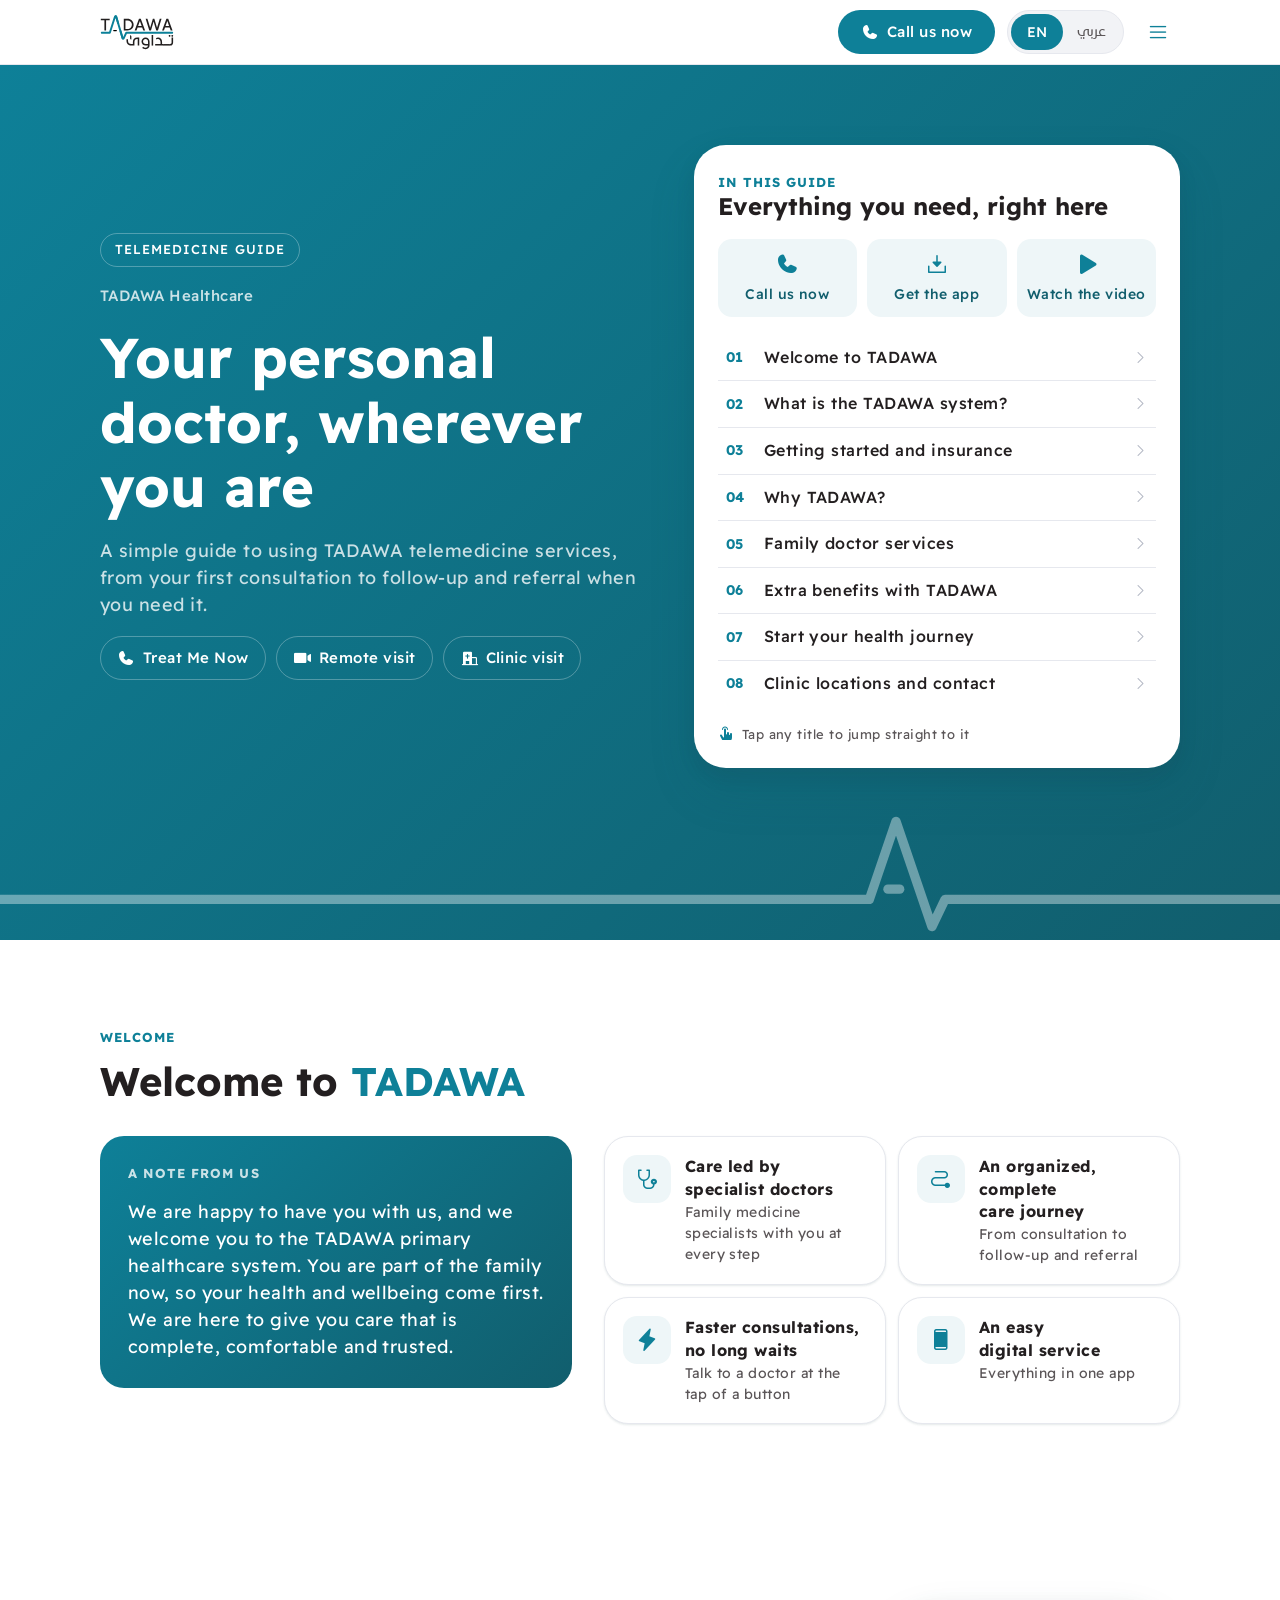
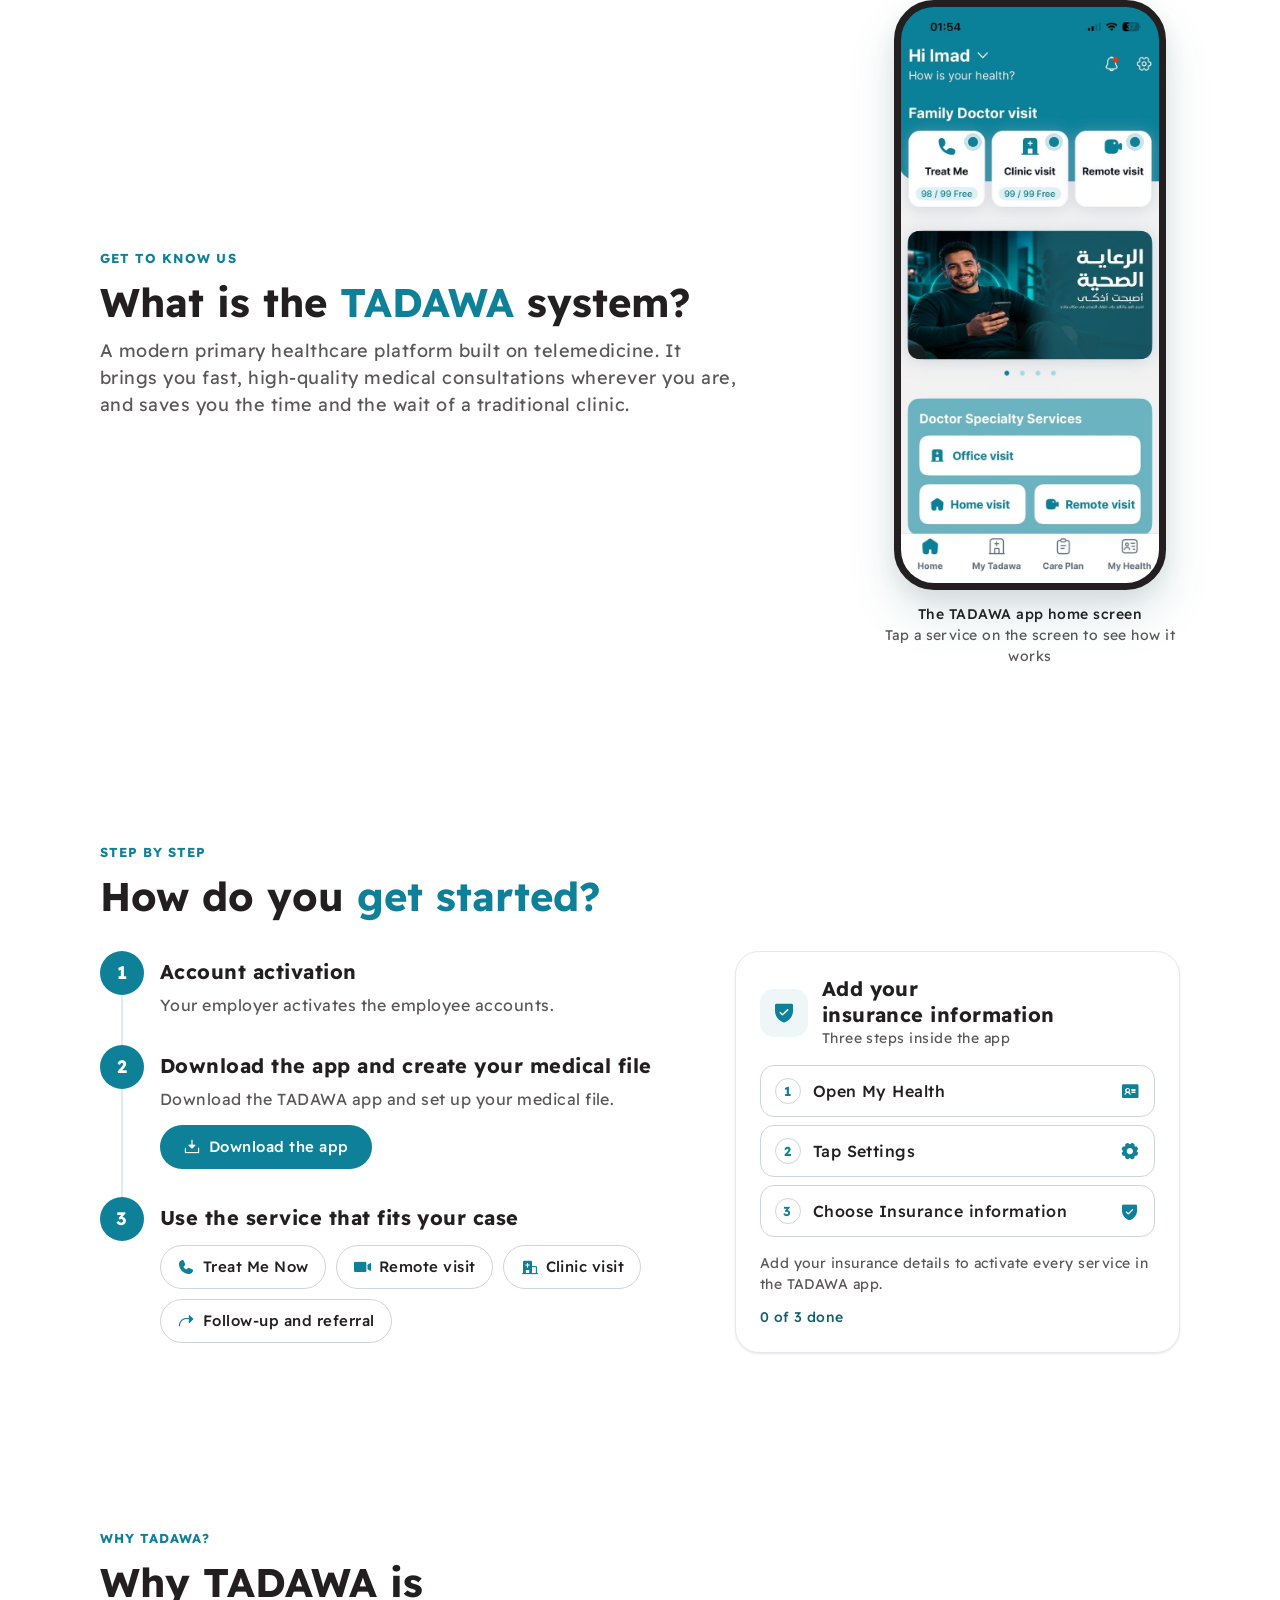
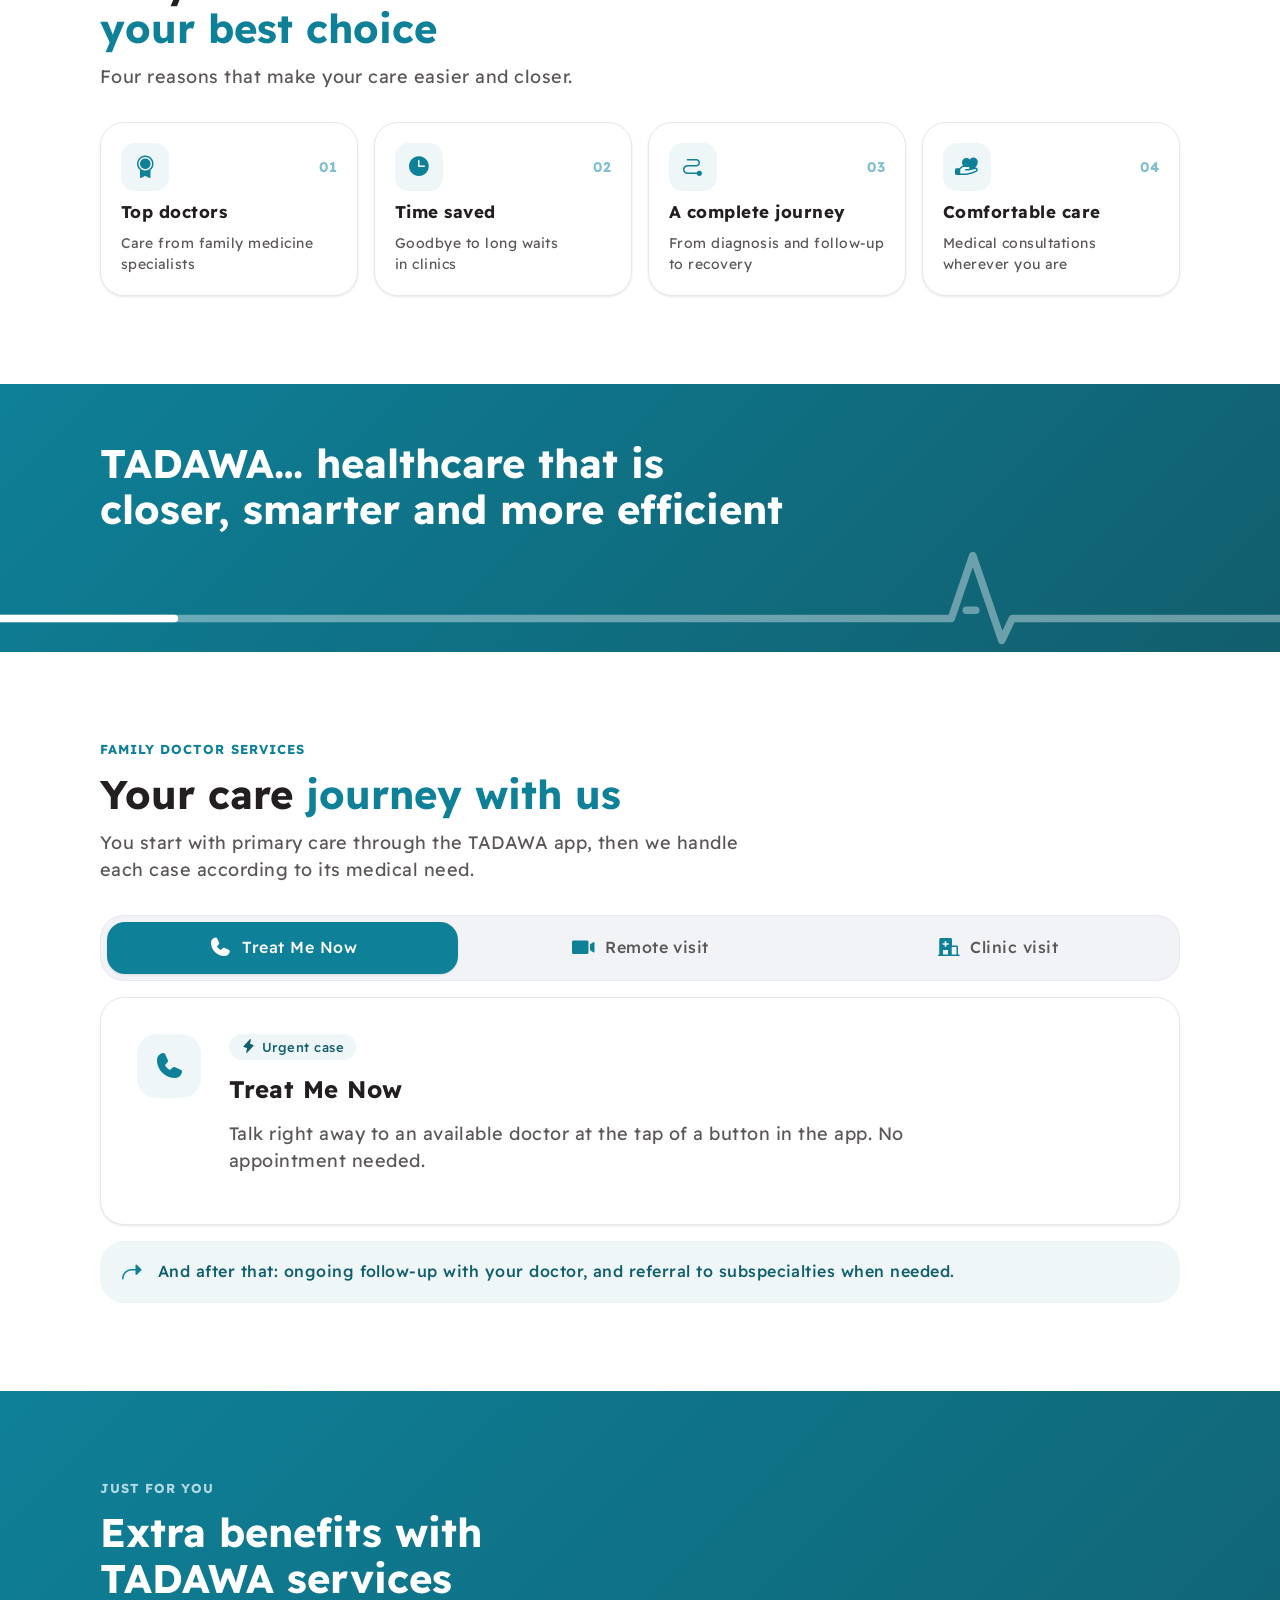
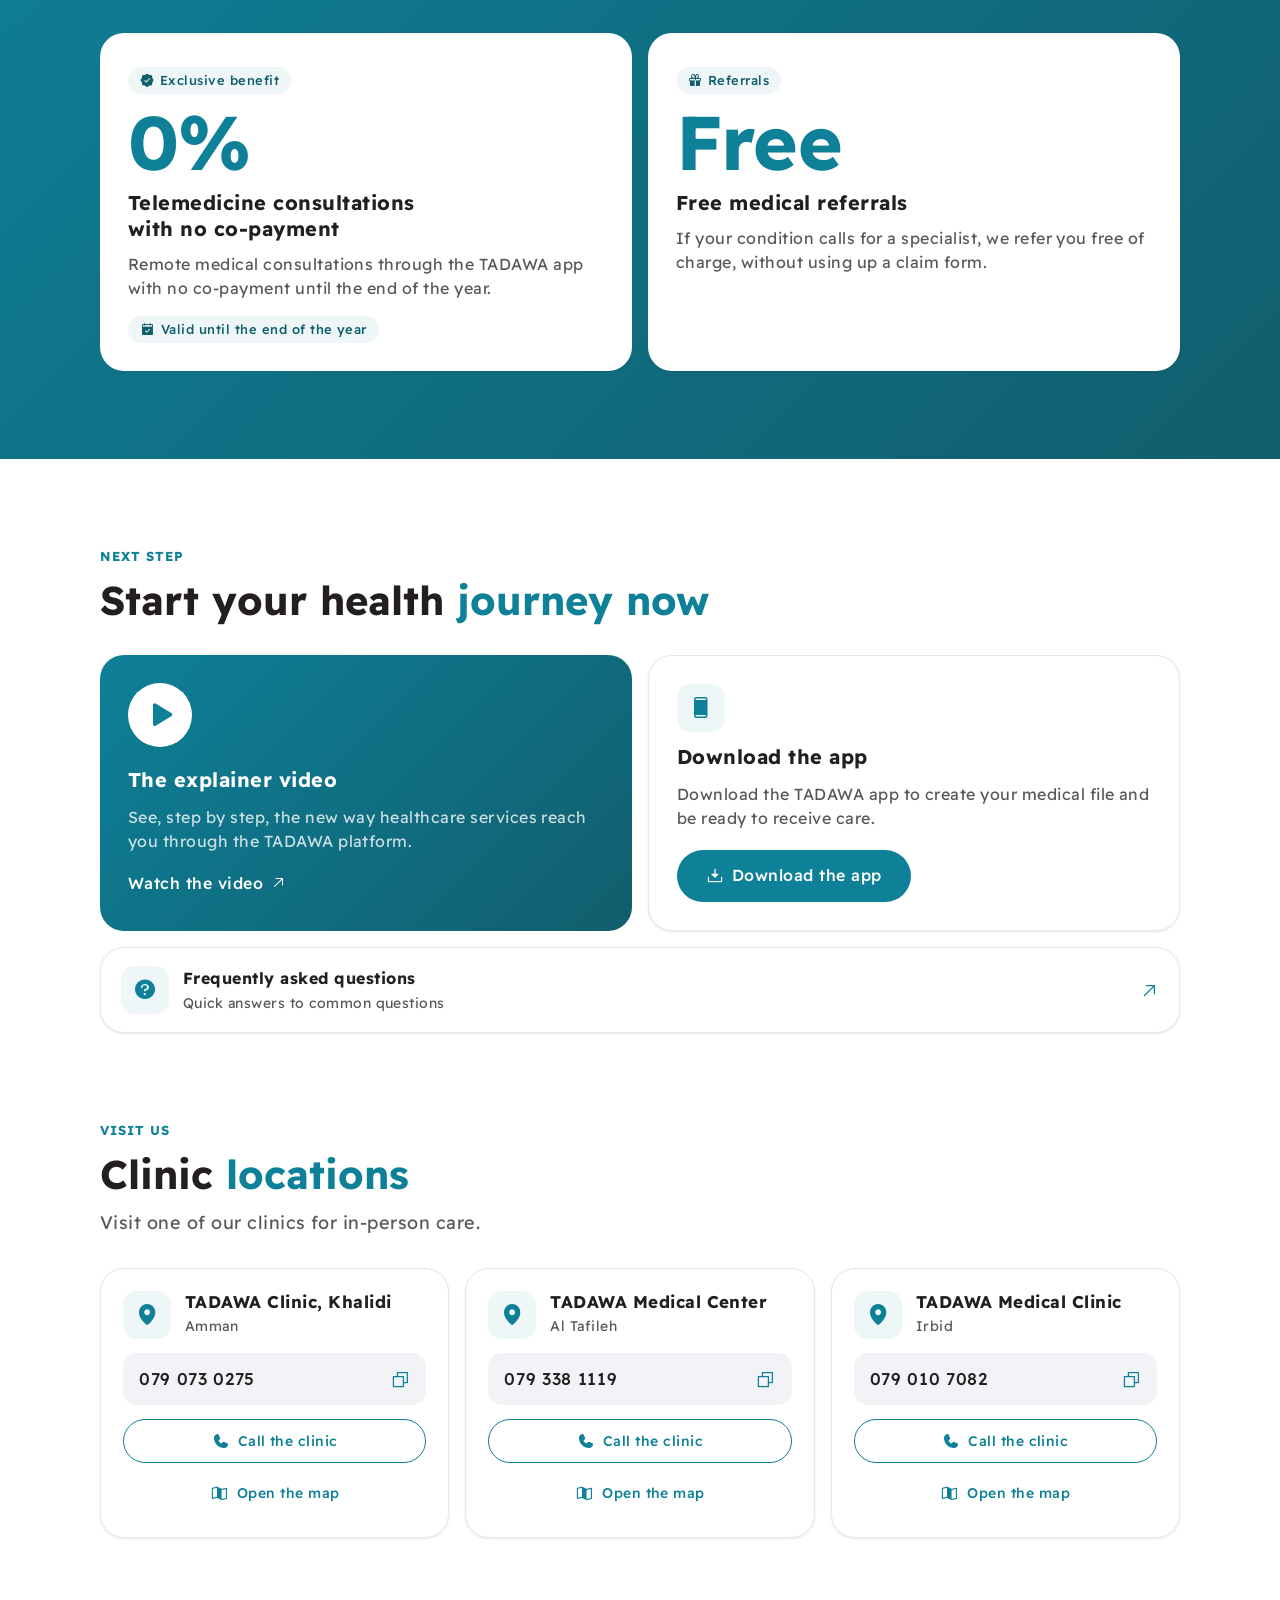
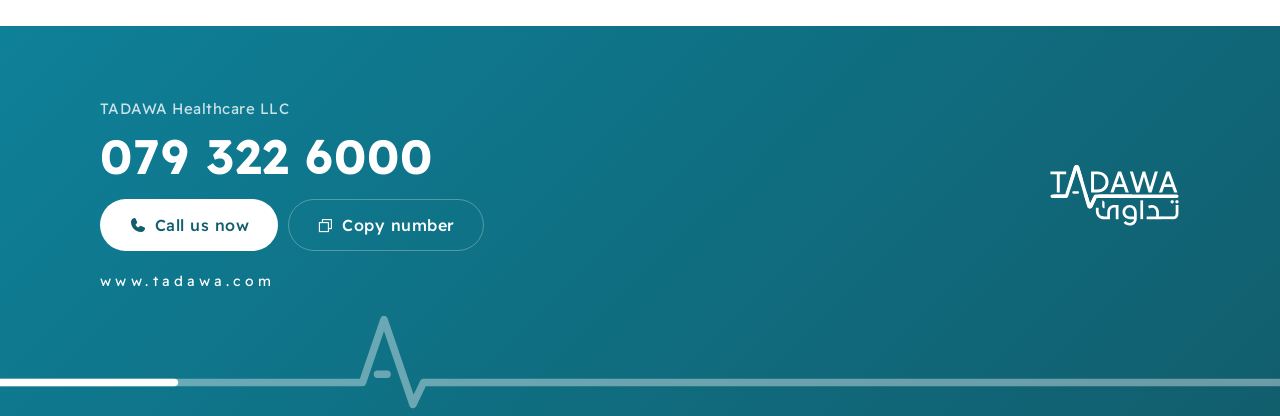
==== index.html @ 8975dc71 "Add TADAWA telemedicine guide (English and Arabic) Co-Authored-By: Claude Fable 5.2 <noreply@anthrop" ====
<!doctype html>
<html lang="en" dir="ltr">
<head>
<meta charset="utf-8">
<meta name="viewport" content="width=device-width,initial-scale=1,viewport-fit=cover">
<style>[hidden]{display:none!important}img{max-width:100%}</style>
<title>TADAWA Telemedicine Guide</title>
<meta name="claude:viewport-fit-sides" content="cover">
<link rel="stylesheet" href="https://fonts.googleapis.com/css2?family=Readex+Pro:wght@300;400;500;600;700&display=swap">
<style>
/* Layout: one long mobile-first guide. White ground, teal gradient bands for the cover, the promise and the benefits;
   sticky header with language switch, contents sheet, and a bottom action dock on phones. Tadawa identity is light only. */
:root{
  color-scheme:light;
  --ink:#231f20; --ink-800:#3a3536; --ink-600:#5b5658; --ink-400:#8b8789;
  --teal:#0e8098; --teal-deep:#115e6d; --teal-800:#0e4a56;
  --teal-50:#eef6f8; --teal-100:#dcedf1; --teal-200:#b4dae3; --teal-300:#7fbfcd;
  --mist-100:#f2f3f6; --mist-200:#e6e8ee; --mist-400:#d0d4dd; --mist-500:#b3b8c4;
  --white:#ffffff;
  --on-brand-muted:rgba(255,255,255,.78); --border-on-brand:rgba(255,255,255,.28);
  --success:#2f8a5e; --success-bg:#e5f3ec;
  --gradient:linear-gradient(135deg,#0e8098 0%,#115e6d 100%);
  --shadow-1:0 1px 2px rgba(35,31,32,.06),0 1px 3px rgba(17,94,109,.06);
  --shadow-2:0 2px 6px rgba(35,31,32,.06),0 8px 24px rgba(17,94,109,.08);
  --shadow-3:0 8px 20px rgba(35,31,32,.08),0 24px 48px rgba(17,94,109,.14);
  --focus:0 0 0 3px rgba(14,128,152,.28);
  --r-sm:8px; --r-md:14px; --r-lg:24px; --r-xl:32px; --r-pill:999px;
  --ease:cubic-bezier(.2,0,0,1); --fast:120ms; --base:200ms; --slow:320ms;
  --font-lat:"Readex Pro","Madani Arabic","Segoe UI",system-ui,sans-serif;
  --font-ar:"Madani Arabic","Alexandria","Noto Sans Arabic","Segoe UI",sans-serif;
  --font:var(--font-lat);
  --track:.03em; --track-caps:.08em; --lh:1.5; --lh-head:1.15;
  --head-h:64px;
}
:root[lang="ar"]{ --font:var(--font-ar); --track:0; --track-caps:0; --lh:1.9; --lh-head:1.45; }
@media (prefers-reduced-motion:reduce){ :root{ --fast:0ms; --base:0ms; --slow:0ms; } }

@font-face{font-family:"Madani Arabic";src:url([data-uri]) format("truetype");font-weight:300 500;font-style:normal;font-display:swap}
@font-face{font-family:"Madani Arabic";src:url([data-uri]) format("truetype");font-weight:600 900;font-style:normal;font-display:swap}
@font-face{font-family:"Phosphor";src:url([data-uri]) format("woff2");font-weight:normal;font-style:normal;font-display:block}
@font-face{font-family:"Phosphor-Fill";src:url([data-uri]) format("woff2");font-weight:normal;font-style:normal;font-display:block}
.ph,.ph-fill{speak:never;font-style:normal;font-weight:normal;font-variant:normal;text-transform:none;line-height:1;letter-spacing:0;display:inline-block;
  font-feature-settings:"liga";-webkit-font-smoothing:antialiased;-moz-osx-font-smoothing:grayscale}
.ph{font-family:"Phosphor"!important}
.ph-fill{font-family:"Phosphor-Fill"!important}
.ph-arrow-bend-up-right::before{content:"\e026"}
.ph-arrow-up-right::before{content:"\e092"}
.ph-calendar-check::before{content:"\e712"}
.ph-caret-right::before{content:"\e13a"}
.ph-check::before{content:"\e182"}
.ph-check-circle::before{content:"\e184"}
.ph-clock::before{content:"\e19a"}
.ph-copy::before{content:"\e1ca"}
.ph-device-mobile::before{content:"\e1e0"}
.ph-download-simple::before{content:"\e20c"}
.ph-gear::before{content:"\e270"}
.ph-gift::before{content:"\e276"}
.ph-hand-heart::before{content:"\e810"}
.ph-hand-tap::before{content:"\ec90"}
.ph-hospital::before{content:"\e844"}
.ph-identification-card::before{content:"\e2c8"}
.ph-lightning::before{content:"\e2de"}
.ph-list::before{content:"\e2f0"}
.ph-map-pin::before{content:"\e316"}
.ph-map-trifold::before{content:"\e31a"}
.ph-medal::before{content:"\e320"}
.ph-path::before{content:"\e39c"}
.ph-phone::before{content:"\e3b8"}
.ph-play::before{content:"\e3d0"}
.ph-question::before{content:"\e3e8"}
.ph-seal-check::before{content:"\e606"}
.ph-shield-check::before{content:"\e40c"}
.ph-stethoscope::before{content:"\e7ea"}
.ph-video-camera::before{content:"\e4da"}
.ph-x::before{content:"\e4f6"}

*,*::before,*::after{box-sizing:border-box}
html{scroll-behavior:smooth;-webkit-text-size-adjust:100%}
@media (prefers-reduced-motion:reduce){ html{scroll-behavior:auto} }
body{margin:0;background:var(--white);color:var(--ink);font:400 16px/var(--lh) var(--font);letter-spacing:var(--track);-webkit-font-smoothing:antialiased;overflow-x:hidden}
body::before{content:"";position:fixed;inset:0 0 auto;height:env(safe-area-inset-top,0px);z-index:60;background:var(--white)}
h1,h2,h3,h4,p,ul,ol,figure{margin:0}
ul,ol{padding:0;list-style:none}
h1,h2,h3{text-wrap:balance;line-height:var(--lh-head);font-weight:700}
h1{font-size:clamp(34px,6.2vw,56px);letter-spacing:0}
h2{font-size:clamp(27px,4.2vw,40px);letter-spacing:0}
h3{font-size:20px;line-height:1.3}
:root[lang="ar"] h3{line-height:1.6}
p{text-wrap:pretty}
a{color:inherit}
button{font:inherit;letter-spacing:inherit;color:inherit;background:none;border:0;padding:0;cursor:pointer}
img{display:block}
:focus-visible{outline:none;box-shadow:var(--focus)}
.lat{font-family:var(--font-lat);font-variant-numeric:tabular-nums}
.num{font-family:var(--font-lat);font-variant-numeric:tabular-nums;direction:ltr;unicode-bidi:isolate;display:inline-block}
[dir="rtl"] .flip{transform:scaleX(-1)}

.wrap{max-width:1120px;margin-inline:auto;padding-left:max(20px,env(safe-area-inset-left,0px));padding-right:max(20px,env(safe-area-inset-right,0px))}
.sec{padding-block:56px;scroll-margin-top:calc(var(--head-h) + env(safe-area-inset-top,0px))}
@media (min-width:900px){ .sec{padding-block:88px} }
.eyebrow{display:inline-flex;align-items:center;gap:8px;font-size:13px;font-weight:700;color:var(--teal);text-transform:uppercase;letter-spacing:var(--track-caps);line-height:1.4}
:root[lang="ar"] .eyebrow{font-size:15px}
.sec-head{display:grid;gap:12px;max-width:640px;margin-bottom:32px}
.sec-head em,.hero h1 em{font-style:normal;color:var(--teal)}
.lead{font-size:18px;color:var(--ink-600)}
.muted{color:var(--ink-600)}

/* Buttons: pill, 44px, verb first */
.btn{display:inline-flex;align-items:center;justify-content:center;gap:8px;min-height:44px;padding:8px 22px;border-radius:var(--r-pill);font-weight:500;font-size:15px;line-height:1.2;text-decoration:none;
  border:1.5px solid transparent;transition:background var(--fast) var(--ease),border-color var(--fast) var(--ease),color var(--fast) var(--ease)}
.btn i{font-size:18px}
.btn-primary{background:var(--teal);color:var(--white)}
.btn-primary:hover{background:var(--teal-deep)} .btn-primary:active{background:var(--teal-800)}
.btn-secondary{border-color:var(--teal);color:var(--teal);background:var(--white)}
.btn-secondary:hover{background:var(--teal-50)} .btn-secondary:active{background:var(--teal-100)}
.btn-ghost{color:var(--teal)}
.btn-ghost:hover{background:var(--teal-50)} .btn-ghost:active{background:var(--teal-100)}
.btn-inverse{background:var(--white);color:var(--teal-deep)}
.btn-inverse:hover{background:var(--teal-50)} .btn-inverse:active{background:var(--teal-100)}
.btn-lg{min-height:52px;padding-inline:28px;font-size:16px}
.icon-btn{display:inline-grid;place-items:center;width:44px;height:44px;border-radius:var(--r-pill);color:var(--teal);font-size:22px;transition:background var(--fast) var(--ease)}
.icon-btn:hover{background:var(--teal-50)} .icon-btn:active{background:var(--teal-100)}

.card{background:var(--white);border:1px solid var(--mist-200);border-radius:var(--r-lg);box-shadow:var(--shadow-1)}
.icbox{display:grid;place-items:center;flex:none;width:48px;height:48px;border-radius:var(--r-md);background:var(--teal-50);color:var(--teal);font-size:24px}
.badge{display:inline-flex;align-items:center;gap:6px;padding:5px 12px;border-radius:var(--r-pill);font-size:13px;font-weight:500;line-height:1.3;background:var(--teal-50);color:var(--teal-deep)}
.badge i{font-size:15px}

/* Header */
.top{position:sticky;top:env(safe-area-inset-top,0px);z-index:50;background:var(--white);border-bottom:1px solid var(--mist-200)}
.top .wrap{display:flex;align-items:center;gap:12px;height:var(--head-h)}
.top .logo{height:36px;width:auto}
.top .sp{flex:1}
.top .call{display:none}
@media (min-width:900px){ .top .call{display:inline-flex} }
.lang{display:inline-flex;padding:3px;border-radius:var(--r-pill);background:var(--mist-100);border:1px solid var(--mist-200)}
.lang button{min-width:52px;height:36px;padding:0 14px;border-radius:var(--r-pill);font-size:14px;font-weight:500;color:var(--ink-600);letter-spacing:0;transition:background var(--base) var(--ease),color var(--base) var(--ease)}
.lang button[lang="ar"]{font-family:var(--font-ar)} .lang button[lang="en"]{font-family:var(--font-lat)}
.lang button[aria-pressed="true"]{background:var(--teal);color:var(--white)}
.progress{position:absolute;inset-inline-start:0;bottom:-1px;height:2px;width:0;background:var(--teal)}

/* Hero */
.band{background:var(--gradient);color:var(--white);position:relative;overflow:hidden}
.hero .wrap{padding-block:44px 28px;display:grid;gap:36px}
@media (min-width:900px){ .hero .wrap{grid-template-columns:minmax(0,1.05fr) minmax(0,.95fr);gap:56px;padding-block:80px 40px;align-items:center} }
.hero-copy{display:grid;gap:18px;justify-items:start;min-width:0}
.hero .tagchip{display:inline-flex;align-items:center;gap:8px;padding:6px 14px;border-radius:var(--r-pill);border:1px solid var(--border-on-brand);font-size:13px;font-weight:500;text-transform:uppercase;letter-spacing:var(--track-caps)}
:root[lang="ar"] .hero .tagchip{font-size:14px}
.hero .co{font-size:15px;font-weight:500;color:var(--on-brand-muted)}
.hero h1 em{color:var(--white)}
.hero .lead{color:var(--on-brand-muted);max-width:34em}
.chips{display:flex;flex-wrap:wrap;gap:10px}
.chip{display:inline-flex;align-items:center;gap:8px;min-height:44px;padding:8px 16px;border-radius:var(--r-pill);font-size:15px;font-weight:500;line-height:1.2;transition:background var(--fast) var(--ease),border-color var(--fast) var(--ease)}
.chip i{font-size:18px}
.band .chip{border:1.5px solid var(--border-on-brand);color:var(--white)}
.band .chip:hover{background:rgba(255,255,255,.14);border-color:var(--white)}
.chip-light{border:1.5px solid var(--mist-400);color:var(--ink);background:var(--white)}
.chip-light i{color:var(--teal)}
@media (max-width:480px){ .step .chips{gap:8px} .step .chip{padding-inline:12px;font-size:14px} }
.chip-light:hover{border-color:var(--teal);background:var(--teal-50)}

.guide-card{color:var(--ink);padding:24px;border-radius:var(--r-xl);border:0;box-shadow:var(--shadow-3);display:grid;gap:18px;min-width:0}
.guide-card h2{font-size:24px}
.quick{display:none;grid-template-columns:repeat(3,minmax(0,1fr));gap:10px}
@media (min-width:900px){ .quick{display:grid} }
.quick a{display:grid;justify-items:center;gap:8px;padding:14px 8px;border-radius:var(--r-md);background:var(--teal-50);color:var(--teal-deep);text-decoration:none;font-size:14px;font-weight:500;text-align:center;line-height:1.3;transition:background var(--fast) var(--ease)}
.quick a:hover{background:var(--teal-100)}
.quick i{font-size:24px;color:var(--teal)}
.toc{display:grid}
.toc button{display:flex;align-items:center;gap:14px;width:100%;padding:12px 8px;border-radius:var(--r-md);text-align:start;font-weight:500;line-height:1.35;transition:background var(--fast) var(--ease)}
.toc li+li button{border-top:1px solid var(--mist-200);border-start-start-radius:0;border-start-end-radius:0}
.toc button:hover{background:var(--teal-50)}
.toc .n{color:var(--teal);font-weight:700;font-size:14px;min-width:24px}
.toc .t{flex:1;min-width:0}
.toc .c{color:var(--mist-500);font-size:16px}
.toc button[aria-current="true"]{color:var(--teal)}
.toc button[aria-current="true"] .c{color:var(--teal)}
.hint{display:flex;align-items:center;gap:8px;font-size:13px;color:var(--ink-600)}
.hint i{color:var(--teal);font-size:16px}

/* Pulse: official Tadawa geometry, drawn by script. Peak first, dip after, never mirrored. */
.hb{display:block;position:relative;width:100%;overflow:hidden;direction:ltr;pointer-events:none}
.hb svg{display:block;position:absolute;left:0;top:0;fill:none;stroke-linecap:round;stroke-linejoin:round}

/* Welcome */
.welcome{display:grid;gap:24px}
@media (min-width:900px){ .welcome{grid-template-columns:minmax(0,.9fr) minmax(0,1.1fr);gap:32px;align-items:start} }
.note{background:var(--gradient);color:var(--white);border-radius:var(--r-lg);padding:28px;display:grid;gap:14px}
.note .k{font-size:13px;font-weight:700;text-transform:uppercase;letter-spacing:var(--track-caps);color:var(--on-brand-muted)}
:root[lang="ar"] .note .k{font-size:15px}
.note p{font-size:18px}
.feats{display:grid;gap:12px}
@media (min-width:600px){ .feats{grid-template-columns:repeat(2,minmax(0,1fr))} }
.feat{display:flex;gap:14px;padding:18px;align-items:flex-start}
.feat h3{font-size:16px;line-height:1.4}
.feat p{font-size:14px;color:var(--ink-600);margin-top:2px}

/* What is */
.what{display:grid;gap:36px;align-items:center}
@media (min-width:900px){ .what{grid-template-columns:minmax(0,1fr) auto;gap:72px} .what .sec-head{margin-bottom:0} }
.phone-fig{display:grid;justify-items:center;gap:14px}
.phone{position:relative;width:min(272px,70vw);aspect-ratio:1179/2556;border-radius:40px;border:7px solid var(--ink);background:var(--ink);overflow:hidden;box-shadow:var(--shadow-3)}
.phone img{width:100%;height:100%;object-fit:cover}
.spot{position:absolute;top:21.2%;height:13.4%;width:28.8%;border-radius:16px;border:2px solid transparent;transition:border-color var(--fast) var(--ease),background var(--fast) var(--ease)}
.spot::after{content:"";position:absolute;inset-inline-end:6px;top:6px;width:10px;height:10px;border-radius:50%;background:var(--teal);box-shadow:0 0 0 4px rgba(14,128,152,.22)}
.spot:hover,.spot:focus-visible{border-color:var(--teal);background:rgba(14,128,152,.08)}
.spot[data-pos="1"]{left:4.2%} .spot[data-pos="2"]{left:35.6%} .spot[data-pos="3"]{left:67%}
.phone-fig figcaption{font-size:14px;color:var(--ink-600);text-align:center;max-width:300px}
.phone-fig figcaption b{display:block;color:var(--ink);font-weight:500}

/* Steps */
.start{display:grid;gap:24px}
@media (min-width:900px){ .start{grid-template-columns:minmax(0,1.15fr) minmax(0,.85fr);gap:32px;align-items:start} }
.steps{display:grid;gap:0}
.step{display:grid;grid-template-columns:44px minmax(0,1fr);gap:16px;position:relative;padding-bottom:28px}
.step:last-child{padding-bottom:0}
.step::before{content:"";position:absolute;inset-inline-start:21px;top:44px;bottom:0;width:2px;background:var(--teal-100)}
.step:last-child::before{display:none}
.step .sn{display:grid;place-items:center;width:44px;height:44px;border-radius:50%;background:var(--teal);color:var(--white);font:700 18px/1 var(--font-lat)}
.step .sb{display:grid;gap:8px;justify-items:start;padding-top:8px;min-width:0}
.step p{color:var(--ink-600)}
.step .btn,.step .chips{margin-top:6px}
.ins{padding:24px;display:grid;gap:16px}
.ins-head{display:flex;gap:14px;align-items:center}
.ins-head p{font-size:14px;color:var(--ink-600)}
.checks{display:grid;gap:8px}
.check{display:flex;align-items:center;gap:12px;padding:12px 14px;border-radius:var(--r-md);border:1.5px solid var(--mist-400);cursor:pointer;transition:border-color var(--fast) var(--ease),background var(--fast) var(--ease)}
.check:hover{border-color:var(--mist-500)}
.check input{position:absolute;opacity:0;width:1px;height:1px}
.check .box{display:grid;place-items:center;flex:none;width:26px;height:26px;border-radius:50%;border:1.5px solid var(--mist-400);font:700 13px/1 var(--font-lat);color:var(--teal);transition:background var(--fast) var(--ease),border-color var(--fast) var(--ease)}
.check .box i{display:none;font-size:15px;color:var(--white)}
.check .lbl{flex:1;font-weight:500;min-width:0}
.check .ic{color:var(--teal);font-size:20px}
.check:has(input:checked){border-color:var(--teal);background:var(--teal-50)}
.check:has(input:checked) .box{background:var(--teal);border-color:var(--teal)}
.check:has(input:checked) .box span{display:none}
.check:has(input:checked) .box i{display:block}
.check:has(input:focus-visible){box-shadow:var(--focus)}
.ins-foot{display:flex;align-items:center;justify-content:space-between;gap:12px;flex-wrap:wrap;font-size:14px;color:var(--ink-600)}
.meter{flex:none;display:inline-flex;align-items:center;gap:6px;font-weight:500;color:var(--teal-deep)}
.meter.done{color:var(--success)}

/* Why */
.reasons{display:grid;gap:12px;grid-template-columns:repeat(2,minmax(0,1fr))}
@media (min-width:900px){ .reasons{grid-template-columns:repeat(4,minmax(0,1fr));gap:16px} }
.reason{padding:20px;display:grid;gap:10px;align-content:start;transition:transform var(--base) var(--ease),box-shadow var(--base) var(--ease)}
.reason:hover{transform:translateY(-2px);box-shadow:var(--shadow-3)}
.reason .rt{display:flex;align-items:center;justify-content:space-between}
.reason .rn{font:700 14px/1 var(--font-lat);color:var(--teal-300)}
.reason h3{font-size:17px}
.reason p{font-size:14px;color:var(--ink-600)}
.promise .wrap{padding-block:56px 12px}
.promise p{font-size:clamp(24px,4.4vw,40px);font-weight:700;line-height:var(--lh-head);letter-spacing:0;max-width:18em;text-wrap:balance}

/* Services */
.tabs{display:grid;grid-template-columns:repeat(3,minmax(0,1fr));gap:6px;padding:6px;border-radius:var(--r-lg);background:var(--mist-100);border:1px solid var(--mist-200)}
.tab{display:grid;justify-items:center;gap:6px;padding:12px 6px;border-radius:18px;text-align:center;font-size:14px;font-weight:500;line-height:1.3;color:var(--ink-600);transition:background var(--base) var(--ease),color var(--base) var(--ease)}
.tab i{font-size:24px;color:var(--teal)}
.tab:hover{background:var(--white)}
.tab[aria-selected="true"]{background:var(--teal);color:var(--white);box-shadow:var(--shadow-1)}
.tab[aria-selected="true"] i{color:var(--white)}
@media (min-width:600px){ .tab{grid-auto-flow:column;justify-content:center;align-items:center;gap:10px;font-size:16px;padding:14px} }
.panel{margin-top:16px;padding:28px 24px;display:grid;gap:14px;justify-items:start}
@media (min-width:900px){ .panel{padding:36px;grid-template-columns:auto minmax(0,1fr);column-gap:28px;align-items:start} .panel .icbox{grid-row:1 / span 4} }
.panel .icbox{width:64px;height:64px;font-size:32px;border-radius:20px}
.panel h3{font-size:24px}
.panel .en{display:none;font:500 14px/1.4 var(--font-lat);color:var(--ink-400);letter-spacing:.03em}
:root[lang="ar"] .panel .en{display:block}
.panel p{font-size:18px;color:var(--ink-600);max-width:38em}
.after{margin-top:16px;display:flex;gap:14px;align-items:flex-start;padding:18px 20px;border-radius:var(--r-lg);background:var(--teal-50);color:var(--teal-deep);scroll-margin-top:calc(var(--head-h) + 24px)}
.after i{font-size:24px;color:var(--teal);flex:none;margin-top:2px}
.after p{font-weight:500}

/* Benefits */
.benefits .wrap{padding-block:56px}
@media (min-width:900px){ .benefits .wrap{padding-block:88px} }
.benefits .eyebrow{color:var(--teal-200)}
.benefits .sec-head em{color:var(--white)}
.bens{display:grid;gap:16px}
@media (min-width:760px){ .bens{grid-template-columns:repeat(2,minmax(0,1fr))} }
.ben{color:var(--ink);padding:28px;border:0;display:grid;gap:10px;align-content:start;justify-items:start}
.ben .big{font:700 clamp(56px,10vw,76px)/1 var(--font-lat);color:var(--teal);letter-spacing:-.01em}
:root[lang="ar"] .ben .big.w{font-family:var(--font-ar);line-height:1.4}
.ben h3{font-size:20px}
.ben p{color:var(--ink-600)}
.ben .badge{margin-top:6px}

/* Next step */
.next{display:grid;gap:16px}
@media (min-width:900px){ .next{grid-template-columns:repeat(2,minmax(0,1fr))} }
.video{position:relative;overflow:hidden;background:var(--gradient);color:var(--white);border-radius:var(--r-lg);padding:28px;display:grid;gap:12px;justify-items:start;align-content:start;text-decoration:none;min-height:240px;transition:box-shadow var(--base) var(--ease),transform var(--base) var(--ease)}
.video:hover{transform:translateY(-2px);box-shadow:var(--shadow-3)}
.video .playb{display:grid;place-items:center;width:64px;height:64px;border-radius:50%;background:var(--white);color:var(--teal);font-size:28px;margin-bottom:8px}
.video p{color:var(--on-brand-muted)}
.video .go{display:inline-flex;align-items:center;gap:8px;font-weight:500;margin-top:6px}
.dl{padding:28px;display:grid;gap:12px;justify-items:start;align-content:start}
.dl p{color:var(--ink-600)}
.dl .btn{margin-top:8px}
.faq{grid-column:1 / -1;display:flex;align-items:center;gap:14px;padding:18px 20px;text-decoration:none;transition:border-color var(--fast) var(--ease),background var(--fast) var(--ease)}
.faq:hover{border-color:var(--teal);background:var(--teal-50)}
.faq .tx{flex:1;min-width:0}
.faq .tx b{display:block;font-weight:700}
.faq .tx span{font-size:14px;color:var(--ink-600)}
.faq>i:last-child{color:var(--teal);font-size:20px}

/* Clinics */
.clinics{display:grid;gap:16px}
@media (min-width:760px){ .clinics{grid-template-columns:repeat(3,minmax(0,1fr))} }
.clinic{padding:22px;display:grid;gap:14px;align-content:start}
.clinic .ch{display:flex;gap:14px;align-items:flex-start}
.clinic h3{font-size:17px}
.clinic .city{font-size:14px;color:var(--ink-600)}
.telrow{display:flex;align-items:center;justify-content:space-between;gap:8px;padding:6px 6px 6px 16px;border-radius:var(--r-md);background:var(--mist-100)}
[dir="rtl"] .telrow{padding:6px 16px 6px 6px}
.telrow .num{font-weight:500;font-size:17px;letter-spacing:.04em;user-select:all}
.telrow .icon-btn{width:40px;height:40px;font-size:20px}
.clinic .acts{display:flex;flex-wrap:wrap;gap:8px}
.clinic .acts .btn{flex:1 1 auto;padding-inline:14px;font-size:14px}

/* Footer */
.foot .wrap{padding-block:56px 8px;display:grid;gap:28px}
@media (min-width:900px){ .foot .wrap{grid-template-columns:minmax(0,1fr) auto;align-items:center;padding-block:72px 8px} }
.foot .logo{height:64px;width:auto}
.foot .contact{display:grid;gap:10px;justify-items:start}
.foot .who{font-size:15px;color:var(--on-brand-muted)}
.foot .big{font:700 clamp(34px,7vw,48px)/1.1 var(--font-lat);letter-spacing:.02em;user-select:all}
.foot .row{display:flex;flex-wrap:wrap;gap:10px;align-items:center;margin-top:6px}
.foot .btn-onbrand{border-color:var(--border-on-brand);color:var(--white)}
.foot .btn-onbrand:hover{background:rgba(255,255,255,.14);border-color:var(--white)}
.foot .url{font:400 14px/1.5 var(--font-lat);letter-spacing:.32em;color:var(--white);text-decoration:none;direction:ltr;margin-top:10px}
.foot .url:hover{text-decoration:underline}
.foot .hb{margin-top:8px}

/* Dock (phones) */
.dock{position:fixed;inset:auto 0 0 0;z-index:40;background:var(--white);border-top:1px solid var(--mist-200);display:grid;grid-template-columns:repeat(3,minmax(0,1fr));
  padding:6px max(10px,env(safe-area-inset-right,0px)) calc(6px + env(safe-area-inset-bottom,0px)) max(10px,env(safe-area-inset-left,0px))}
.dock a{display:grid;justify-items:center;gap:3px;padding:7px 4px;border-radius:var(--r-md);text-decoration:none;font-size:12px;font-weight:500;line-height:1.3;color:var(--ink);text-align:center}
:root[lang="ar"] .dock a{font-size:13px}
.dock a i{font-size:22px;color:var(--teal)}
.dock a:active{background:var(--teal-50)}
.dock-space{height:72px}
@media (min-width:900px){ .dock,.dock-space{display:none} }

/* Contents sheet */
dialog.sheet{border:0;padding:0;margin:0;background:var(--white);color:var(--ink);width:min(420px,100vw);max-width:100vw;height:100%;max-height:100%;inset-block:0;inset-inline:auto 0;position:fixed;
  border-start-start-radius:var(--r-xl);border-end-start-radius:var(--r-xl);box-shadow:var(--shadow-3)}
dialog.sheet::backdrop{background:rgba(35,31,32,.42)}
dialog.sheet[open]{animation:sheet var(--slow) var(--ease)}
@keyframes sheet{from{opacity:0;transform:translateY(8px)}to{opacity:1;transform:none}}
.sheet-in{display:grid;gap:14px;align-content:start;height:100%;overflow:auto;padding:calc(18px + env(safe-area-inset-top,0px)) 20px calc(24px + env(safe-area-inset-bottom,0px))}
.sheet-top{display:flex;align-items:center;justify-content:space-between}
.sheet-top h2{font-size:22px}

.toast{position:fixed;left:50%;bottom:calc(92px + env(safe-area-inset-bottom,0px));transform:translate(-50%,8px);z-index:70;background:var(--ink-800);color:var(--white);padding:10px 18px;border-radius:var(--r-md);font-size:14px;font-weight:500;
  opacity:0;pointer-events:none;transition:opacity var(--base) var(--ease),transform var(--base) var(--ease);display:inline-flex;gap:8px;align-items:center;max-width:calc(100vw - 32px)}
.toast.on{opacity:1;transform:translate(-50%,0)}
@media (min-width:900px){ .toast{bottom:32px} }

.rv{transition:opacity var(--slow) var(--ease),transform var(--slow) var(--ease)}
.rv-wait{opacity:0;transform:translateY(8px)}
</style>
</head>
<body>

<header class="top">
  <div class="wrap">
    <img class="logo" src="[data-uri]" alt="TADAWA تداوىٰ" width="74" height="36">
    <span class="sp"></span>
    <a class="btn btn-primary call" href="tel:+962793226000"><i class="ph-fill ph-phone"></i><span data-t="callNow">Call us now</span></a>
    <div class="lang" role="group" aria-label="Language / اللغة">
      <button type="button" lang="en" data-lang="en" aria-pressed="true">EN</button>
      <button type="button" lang="ar" data-lang="ar" aria-pressed="false">عربي</button>
    </div>
    <button type="button" class="icon-btn" id="openToc" aria-label="Contents" data-t-aria="contents"><i class="ph ph-list"></i></button>
    <span class="progress" id="progress"></span>
  </div>
</header>

<main>
<section class="band hero" id="top">
  <div class="wrap">
    <div class="hero-copy">
      <span class="tagchip" data-t="heroTag">Telemedicine guide</span>
      <span class="co" data-t="heroCo">TADAWA Healthcare</span>
      <h1 data-t="heroH1">Your personal doctor, wherever you are</h1>
      <p class="lead" data-t="heroLead">A simple guide to using TADAWA telemedicine services, from your first consultation to follow-up and referral when you need it.</p>
      <div class="chips">
        <button type="button" class="chip" data-svc="now"><i class="ph-fill ph-phone"></i><span data-t="svcNow">Treat Me Now</span></button>
        <button type="button" class="chip" data-svc="remote"><i class="ph-fill ph-video-camera"></i><span data-t="svcRemote">Remote visit</span></button>
        <button type="button" class="chip" data-svc="clinic"><i class="ph-fill ph-hospital"></i><span data-t="svcClinic">Clinic visit</span></button>
      </div>
    </div>
    <div class="card guide-card">
      <div>
        <span class="eyebrow" data-t="tocEyebrow">In this guide</span>
        <h2 data-t="tocH">Everything you need, right here</h2>
      </div>
      <div class="quick">
        <a href="tel:+962793226000"><i class="ph-fill ph-phone"></i><span data-t="callNow">Call us now</span></a>
        <a href="https://qrfy.io/p/BxlzX9Y87q" target="_blank" rel="noopener"><i class="ph-fill ph-download-simple"></i><span data-t="getApp">Get the app</span></a>
        <a href="https://www.youtube.com/watch?v=W5jCTL_hdlc" target="_blank" rel="noopener"><i class="ph-fill ph-play"></i><span data-t="watchVideo">Watch the video</span></a>
      </div>
      <ol class="toc" id="toc">
        <li><button type="button" data-go="welcome"><span class="n lat">01</span><span class="t" data-t="toc1">Welcome to TADAWA</span><i class="ph ph-caret-right c flip"></i></button></li>
        <li><button type="button" data-go="what"><span class="n lat">02</span><span class="t" data-t="toc2">What is the TADAWA system?</span><i class="ph ph-caret-right c flip"></i></button></li>
        <li><button type="button" data-go="start"><span class="n lat">03</span><span class="t" data-t="toc3">Getting started and insurance</span><i class="ph ph-caret-right c flip"></i></button></li>
        <li><button type="button" data-go="why"><span class="n lat">04</span><span class="t" data-t="toc4">Why TADAWA?</span><i class="ph ph-caret-right c flip"></i></button></li>
        <li><button type="button" data-go="services"><span class="n lat">05</span><span class="t" data-t="toc5">Family doctor services</span><i class="ph ph-caret-right c flip"></i></button></li>
        <li><button type="button" data-go="benefits"><span class="n lat">06</span><span class="t" data-t="toc6">Extra benefits with TADAWA</span><i class="ph ph-caret-right c flip"></i></button></li>
        <li><button type="button" data-go="next"><span class="n lat">07</span><span class="t" data-t="toc7">Start your health journey</span><i class="ph ph-caret-right c flip"></i></button></li>
        <li><button type="button" data-go="clinics"><span class="n lat">08</span><span class="t" data-t="toc8">Clinic locations and contact</span><i class="ph ph-caret-right c flip"></i></button></li>
      </ol>
      <p class="hint"><i class="ph-fill ph-hand-tap"></i><span data-t="tocHint">Tap any title to jump straight to it</span></p>
    </div>
  </div>
  <div class="hb" data-peak=".7" data-peak-rtl=".3" data-s=".42" data-s-lg=".62" data-tone="white"></div>
</section>

<section class="sec" id="welcome">
  <div class="wrap">
    <div class="sec-head rv">
      <span class="eyebrow" data-t="wEyebrow">Welcome</span>
      <h2 data-t="wH">Welcome to <em>TADAWA</em></h2>
    </div>
    <div class="welcome">
      <div class="note rv">
        <span class="k" data-t="wNoteK">A note from us</span>
        <p data-t="wNote">We are happy to have you with us, and we welcome you to the TADAWA primary healthcare system. You are part of the family now, so your health and wellbeing come first. We are here to give you care that is complete, comfortable and trusted.</p>
      </div>
      <ul class="feats">
        <li class="card feat rv"><span class="icbox"><i class="ph-fill ph-stethoscope"></i></span><div><h3 data-t="f1h">Care led by specialist doctors</h3><p data-t="f1p">Family medicine specialists with you at every step</p></div></li>
        <li class="card feat rv"><span class="icbox"><i class="ph-fill ph-path"></i></span><div><h3 data-t="f2h">An organized, complete care journey</h3><p data-t="f2p">From consultation to follow-up and referral</p></div></li>
        <li class="card feat rv"><span class="icbox"><i class="ph-fill ph-lightning"></i></span><div><h3 data-t="f3h">Faster consultations, no long waits</h3><p data-t="f3p">Talk to a doctor at the tap of a button</p></div></li>
        <li class="card feat rv"><span class="icbox"><i class="ph-fill ph-device-mobile"></i></span><div><h3 data-t="f4h">An easy digital service</h3><p data-t="f4p">Everything in one app</p></div></li>
      </ul>
    </div>
  </div>
</section>

<section class="sec" id="what">
  <div class="wrap what">
    <div class="sec-head rv">
      <span class="eyebrow" data-t="qEyebrow">Get to know us</span>
      <h2 data-t="qH">What is the <em>TADAWA</em> system?</h2>
      <p class="lead" data-t="qLead">A modern primary healthcare platform built on telemedicine. It brings you fast, high-quality medical consultations wherever you are, and saves you the time and the wait of a traditional clinic.</p>
    </div>
    <figure class="phone-fig rv">
      <div class="phone">
        <img id="shot" src="[data-uri]" data-en="[data-uri]" data-ar="[data-uri]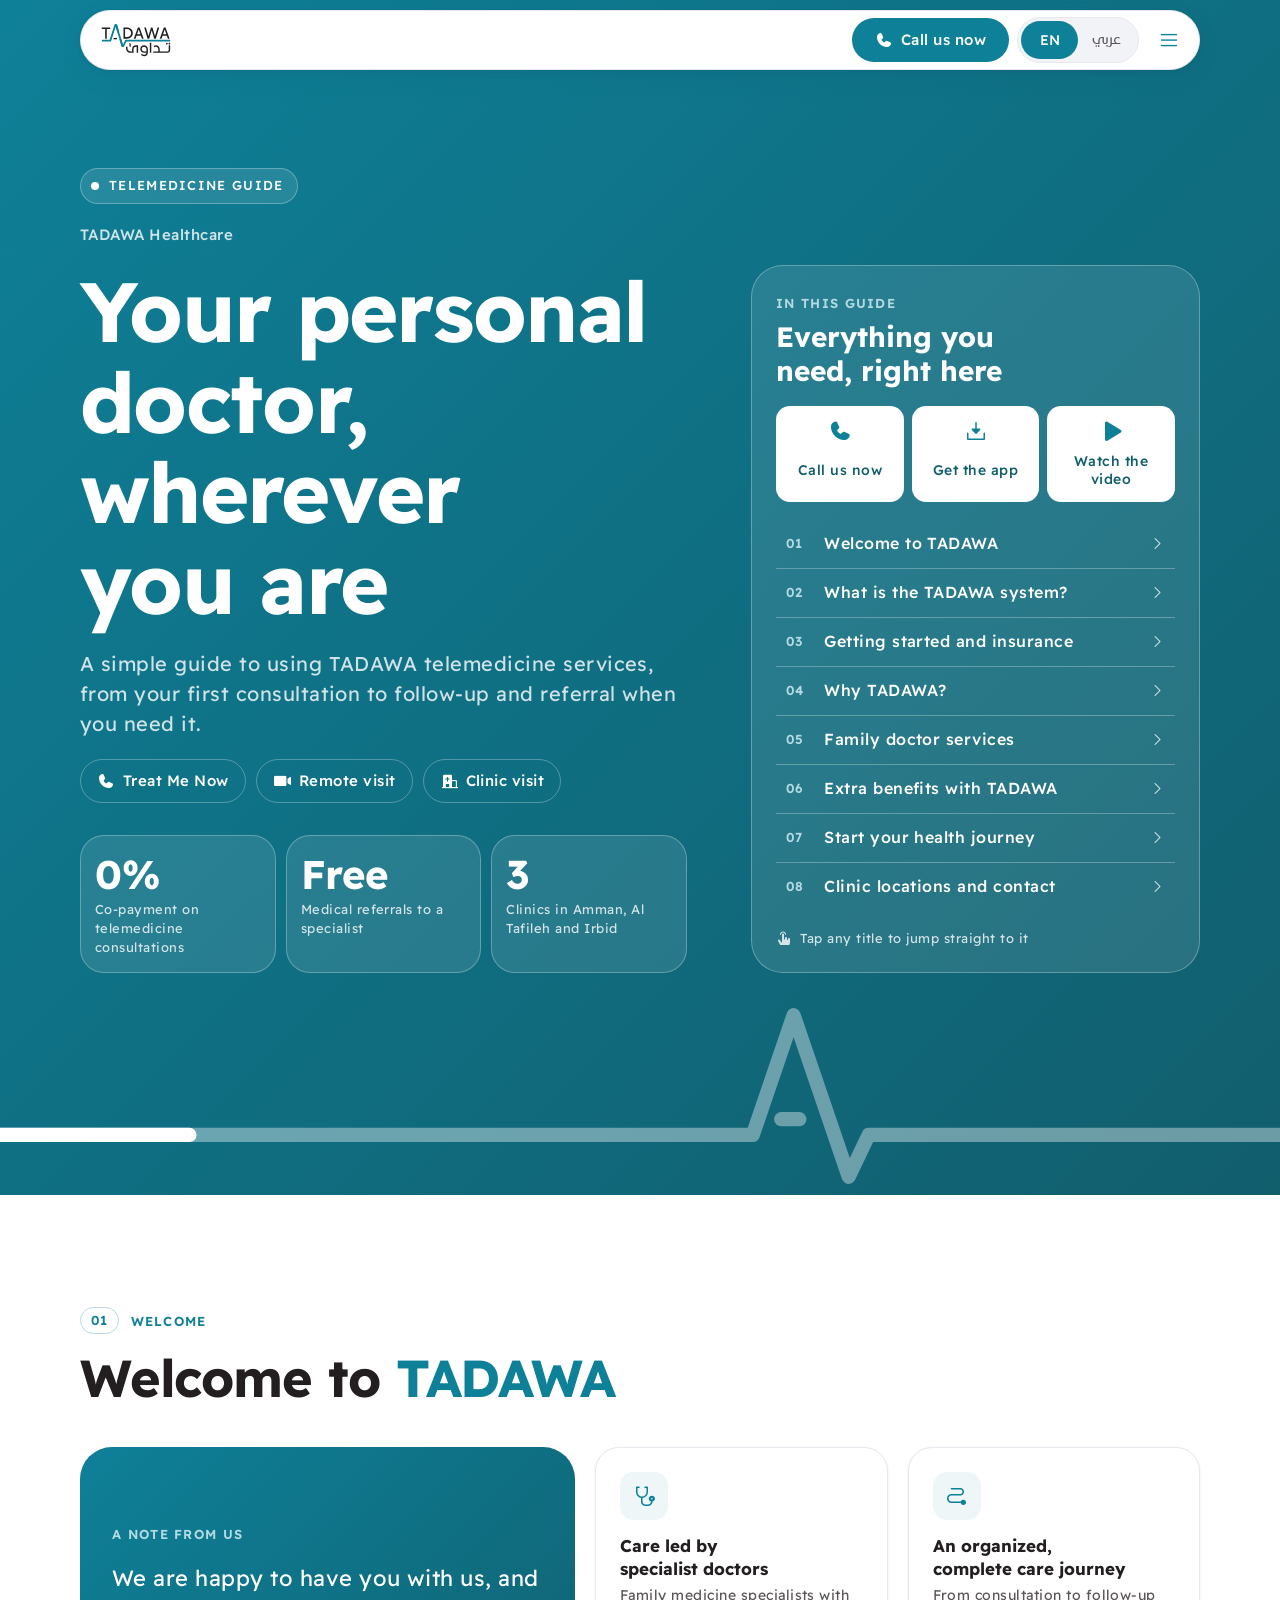
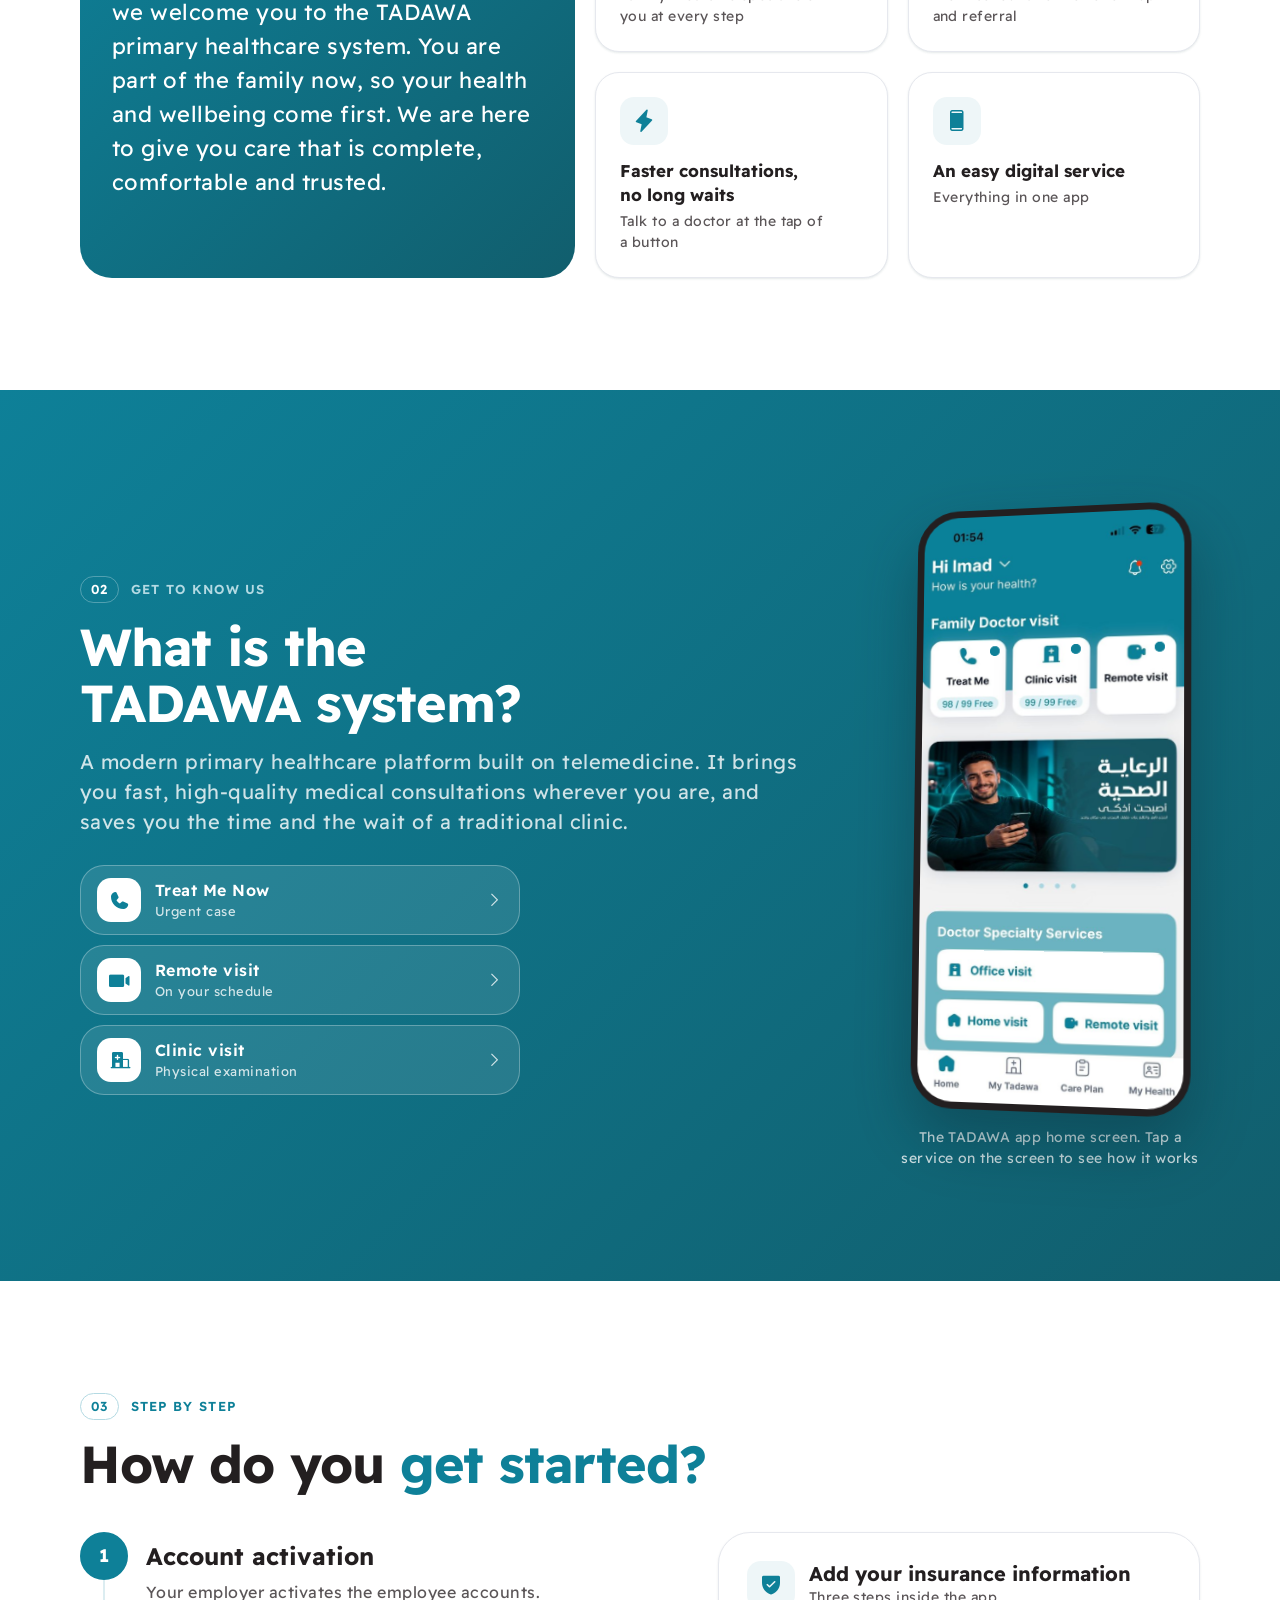
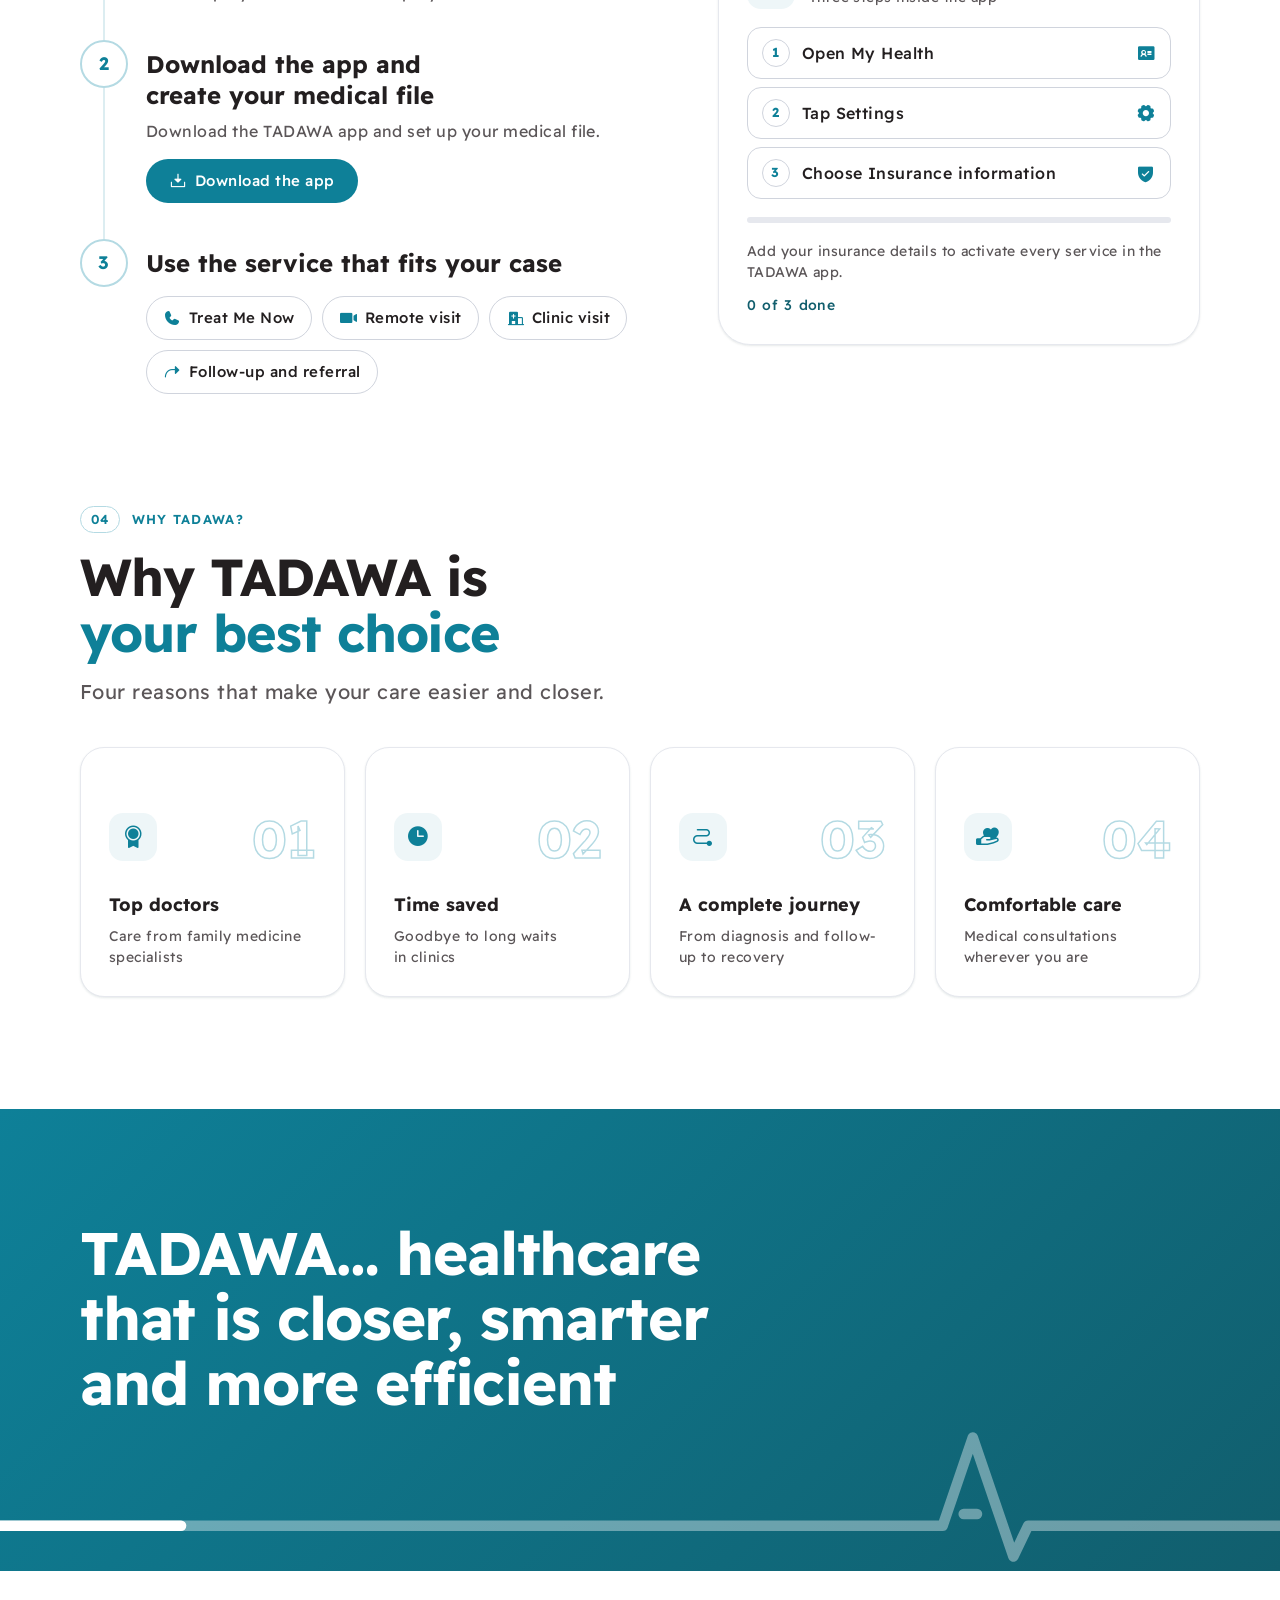
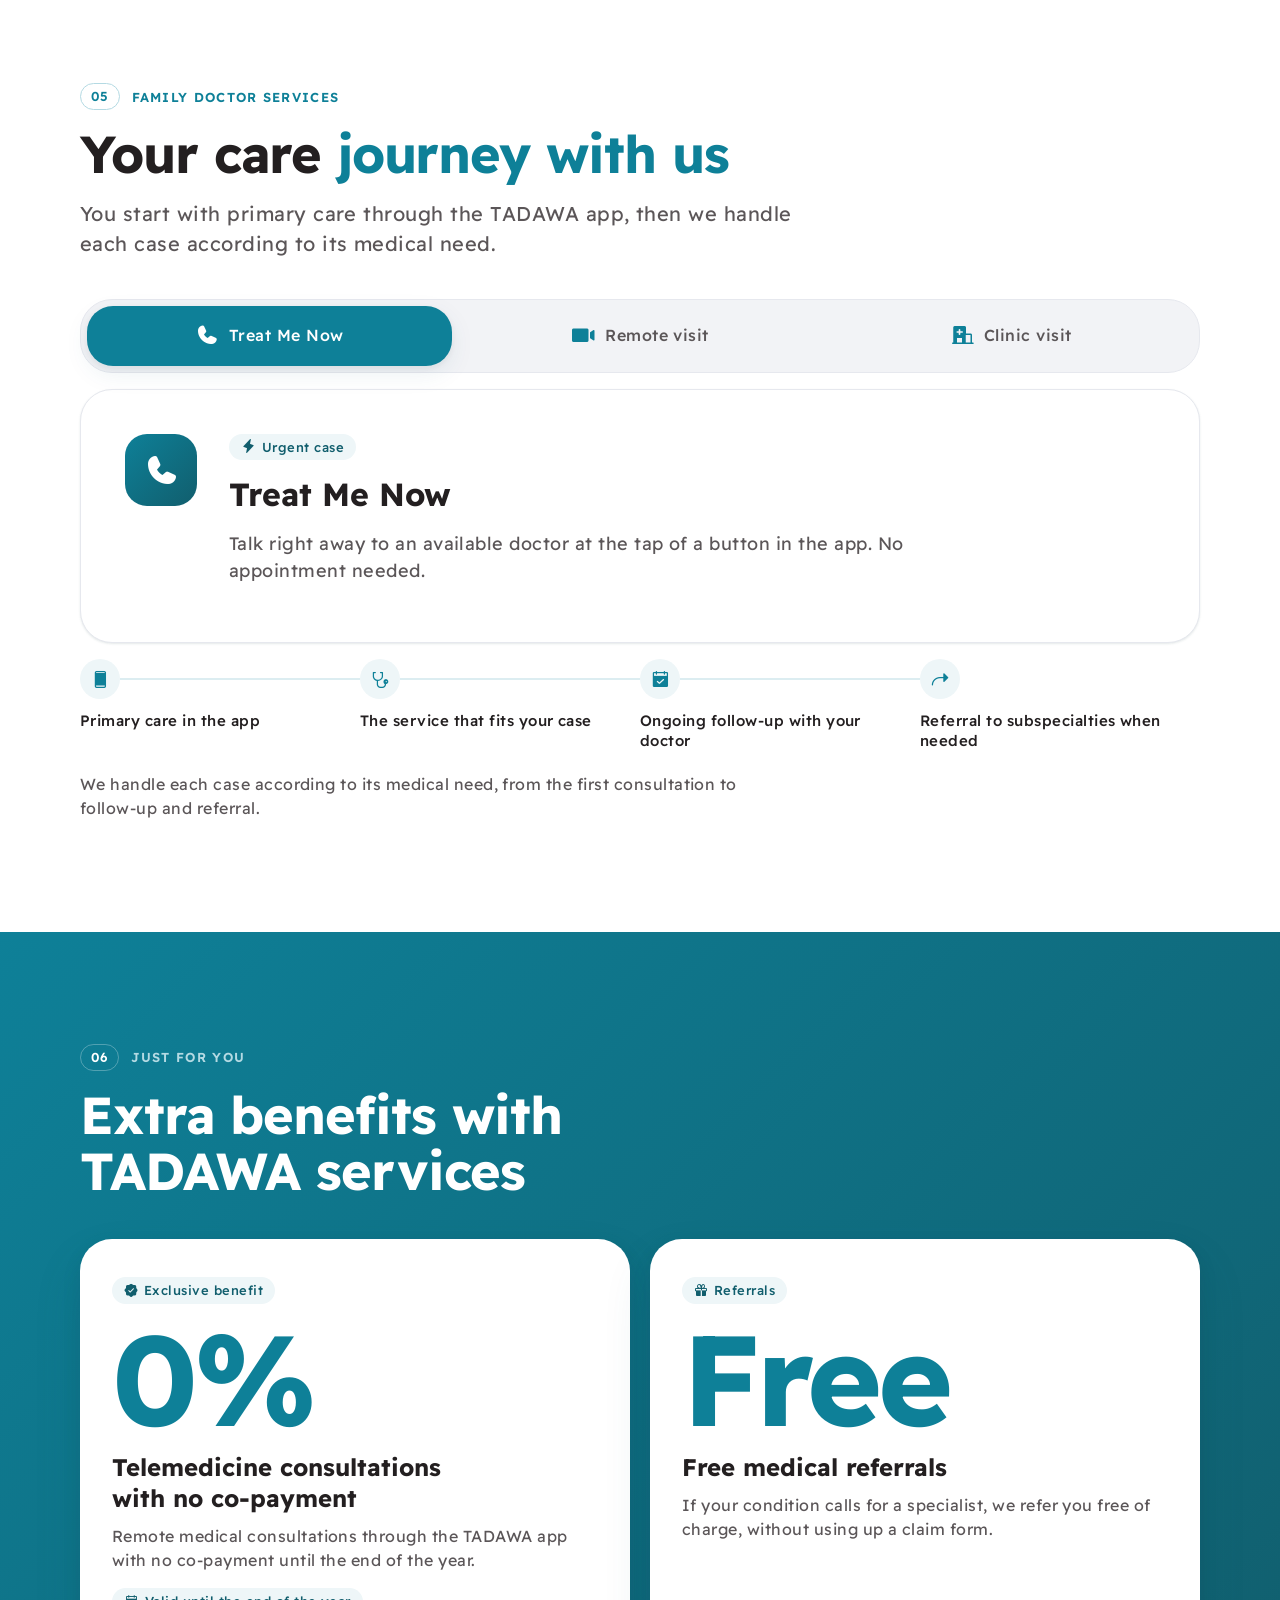
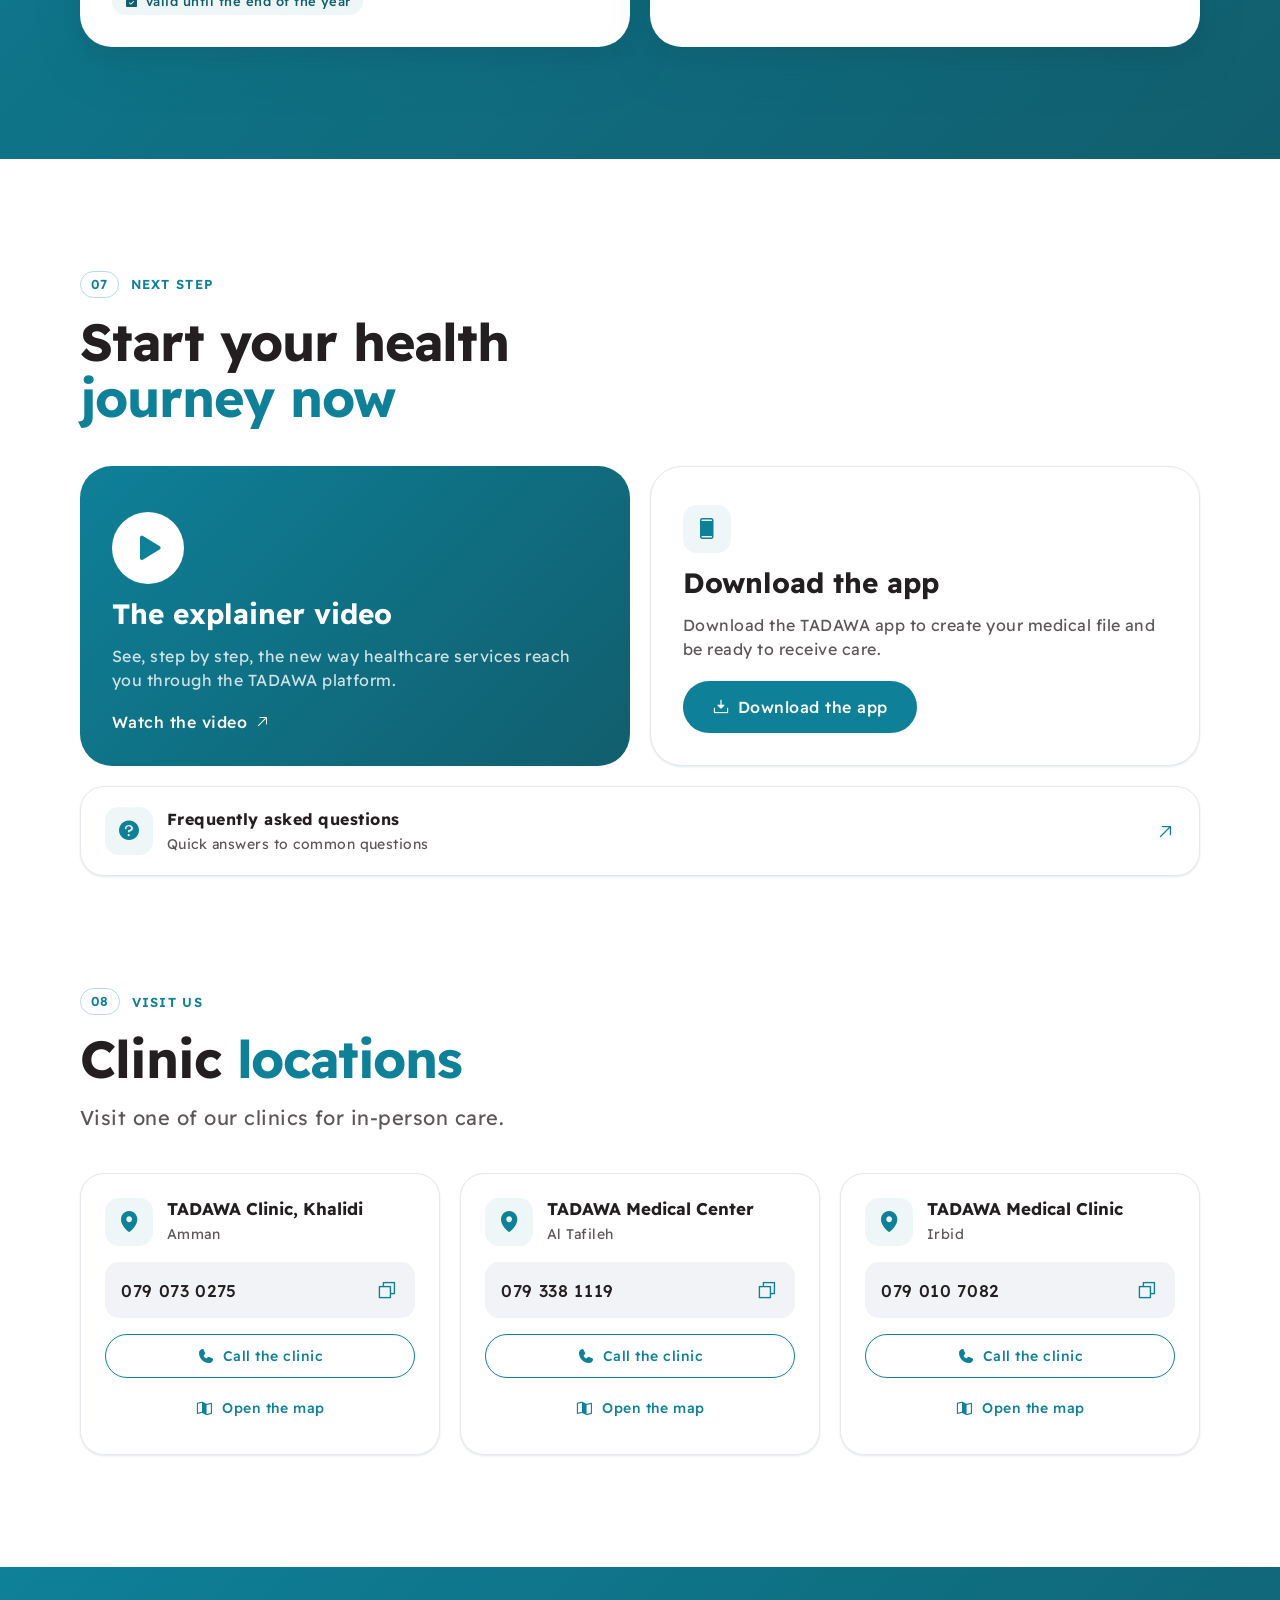
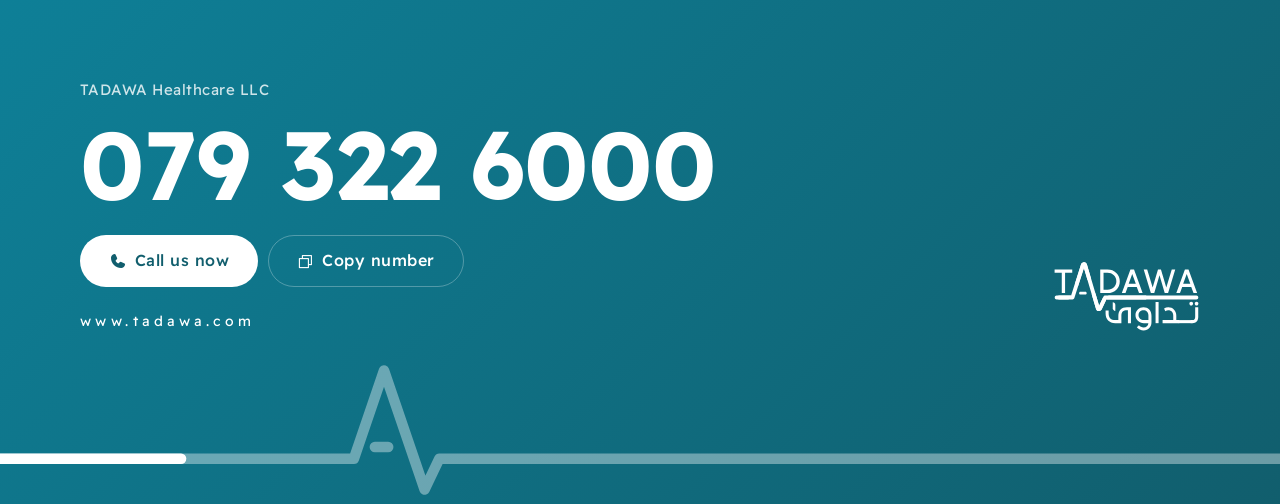
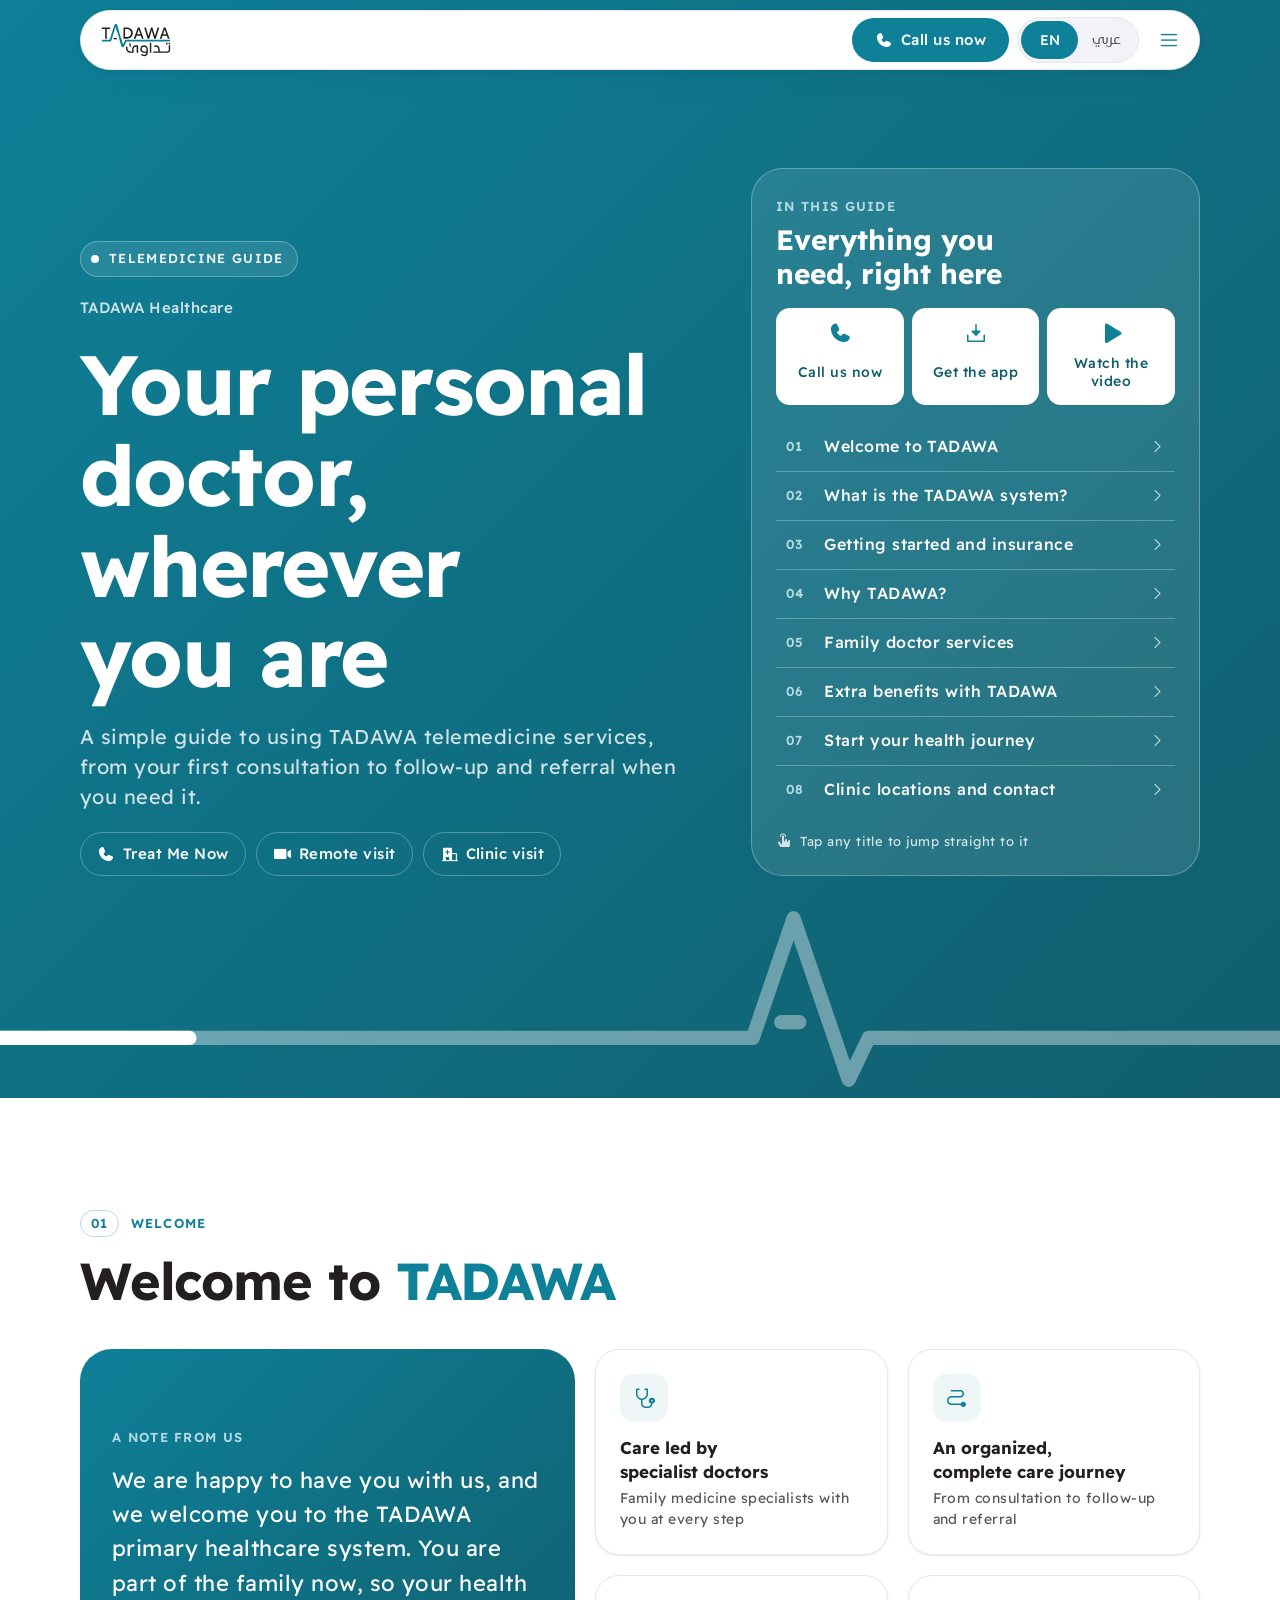
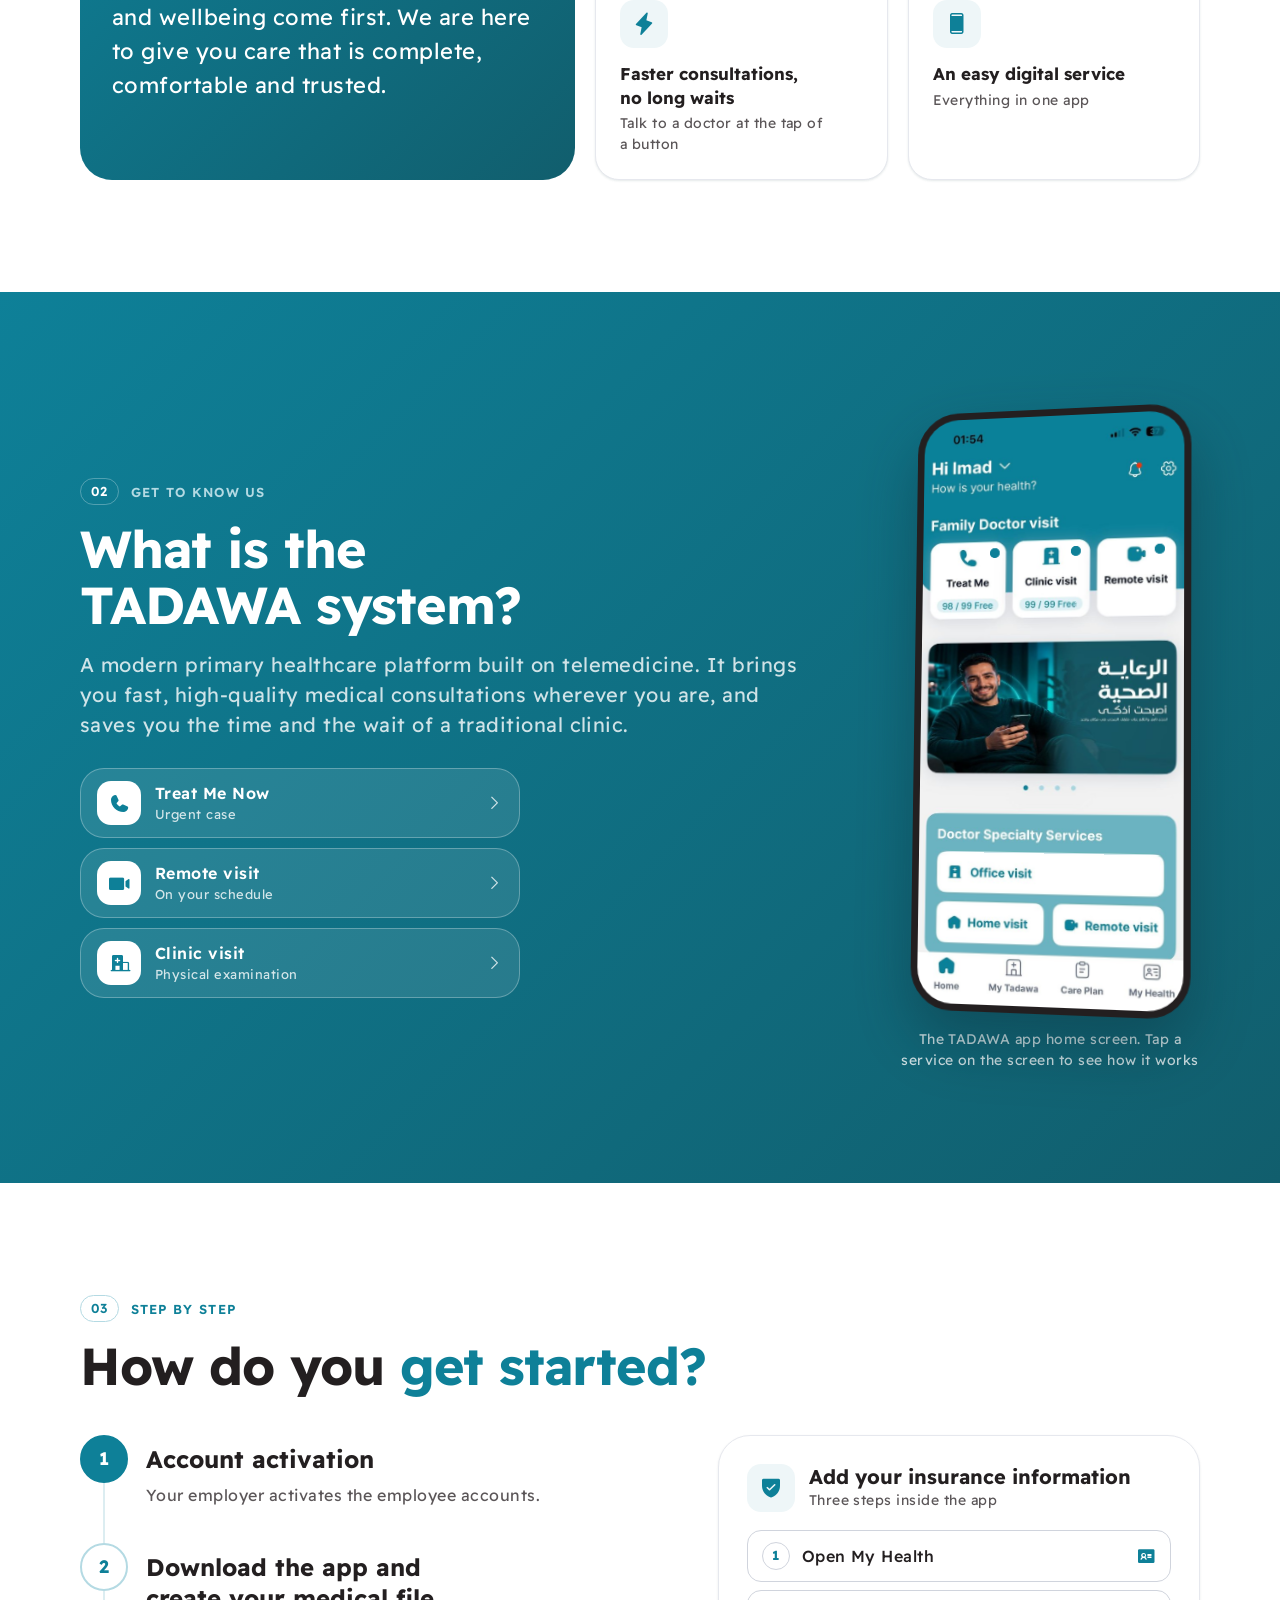
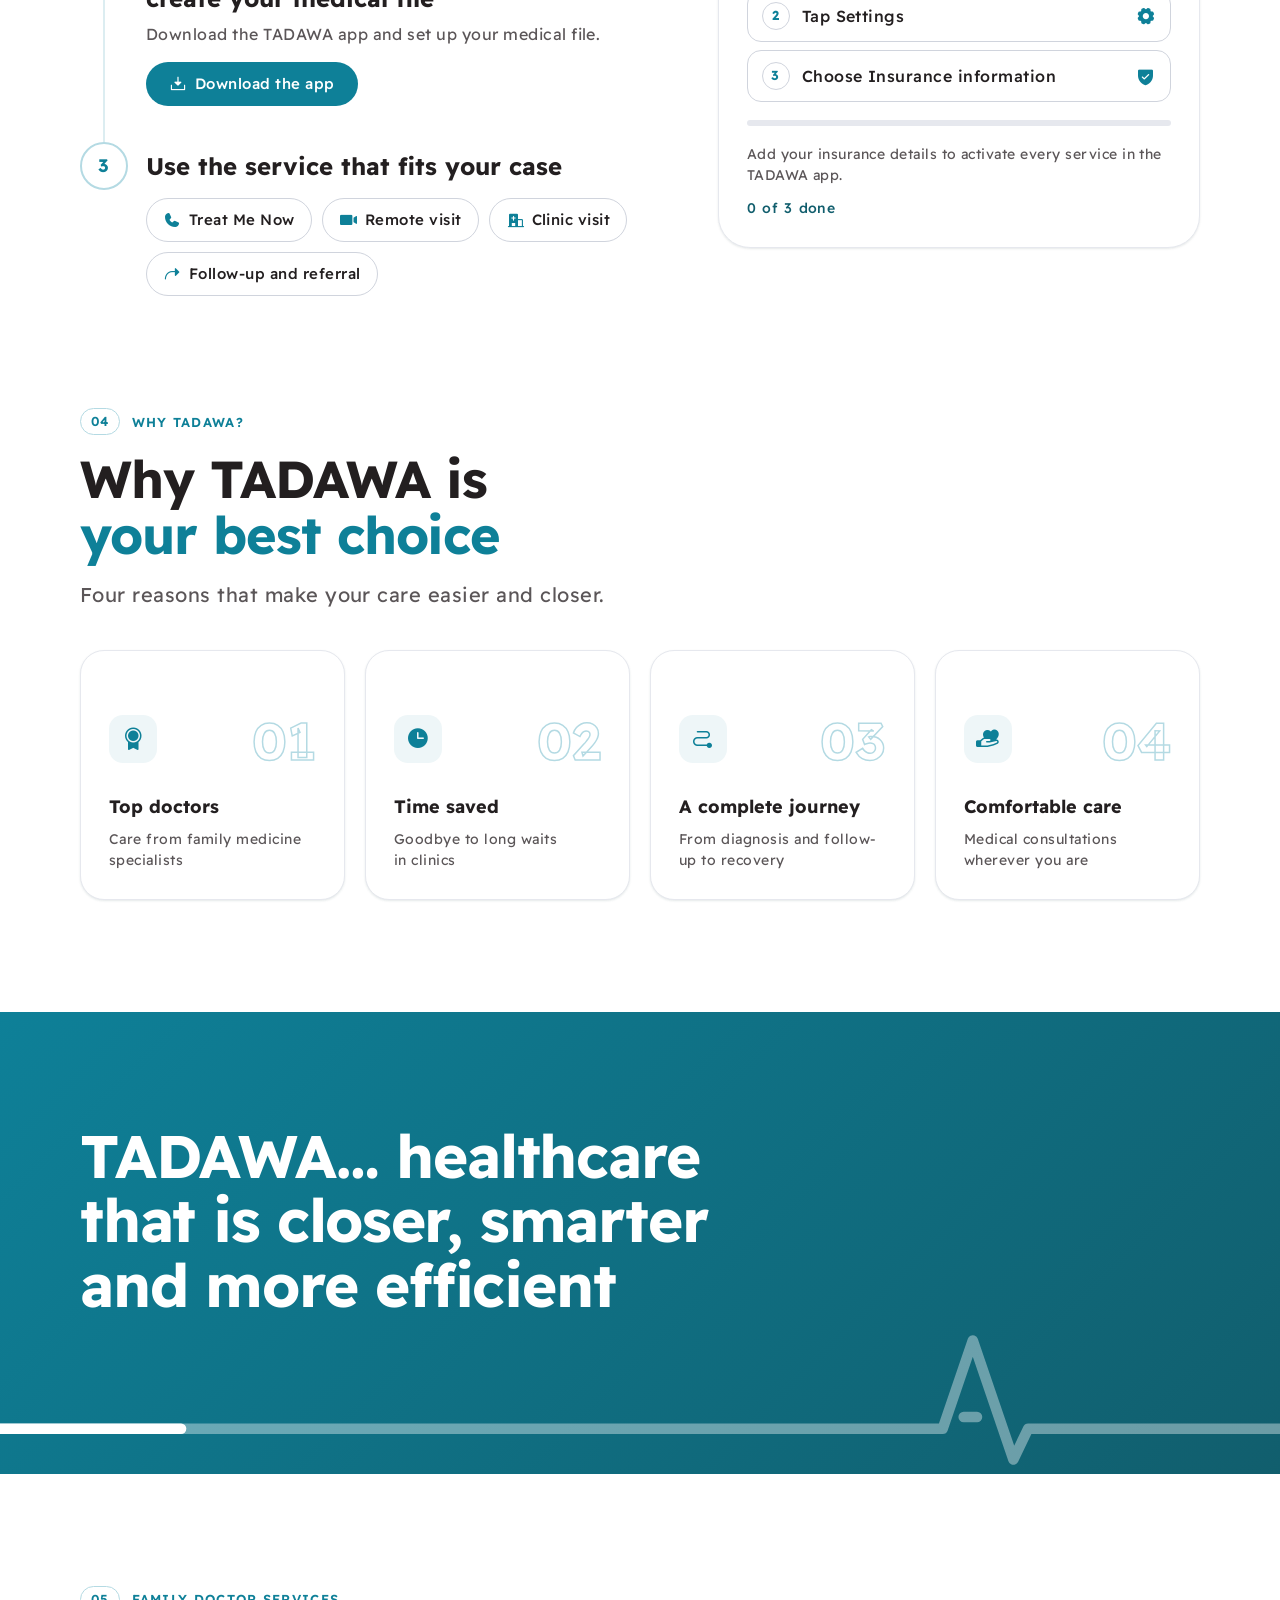
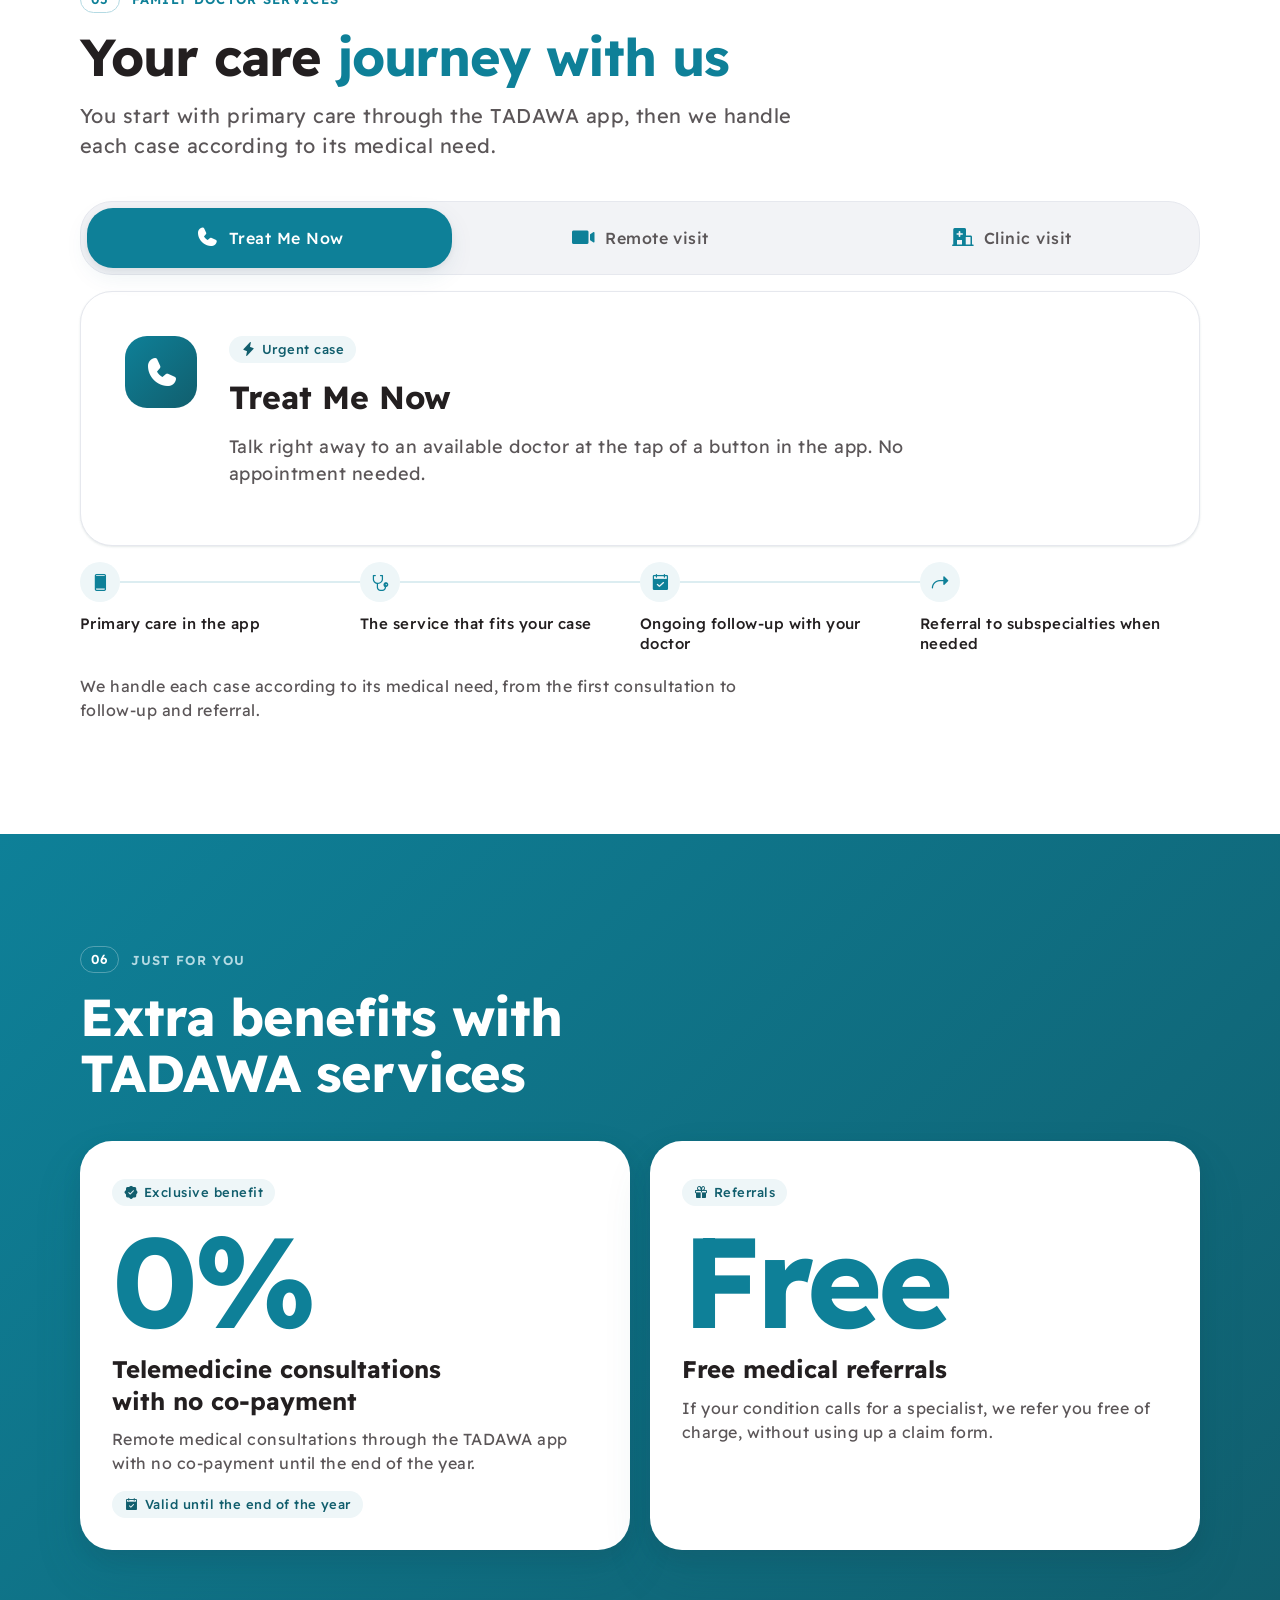
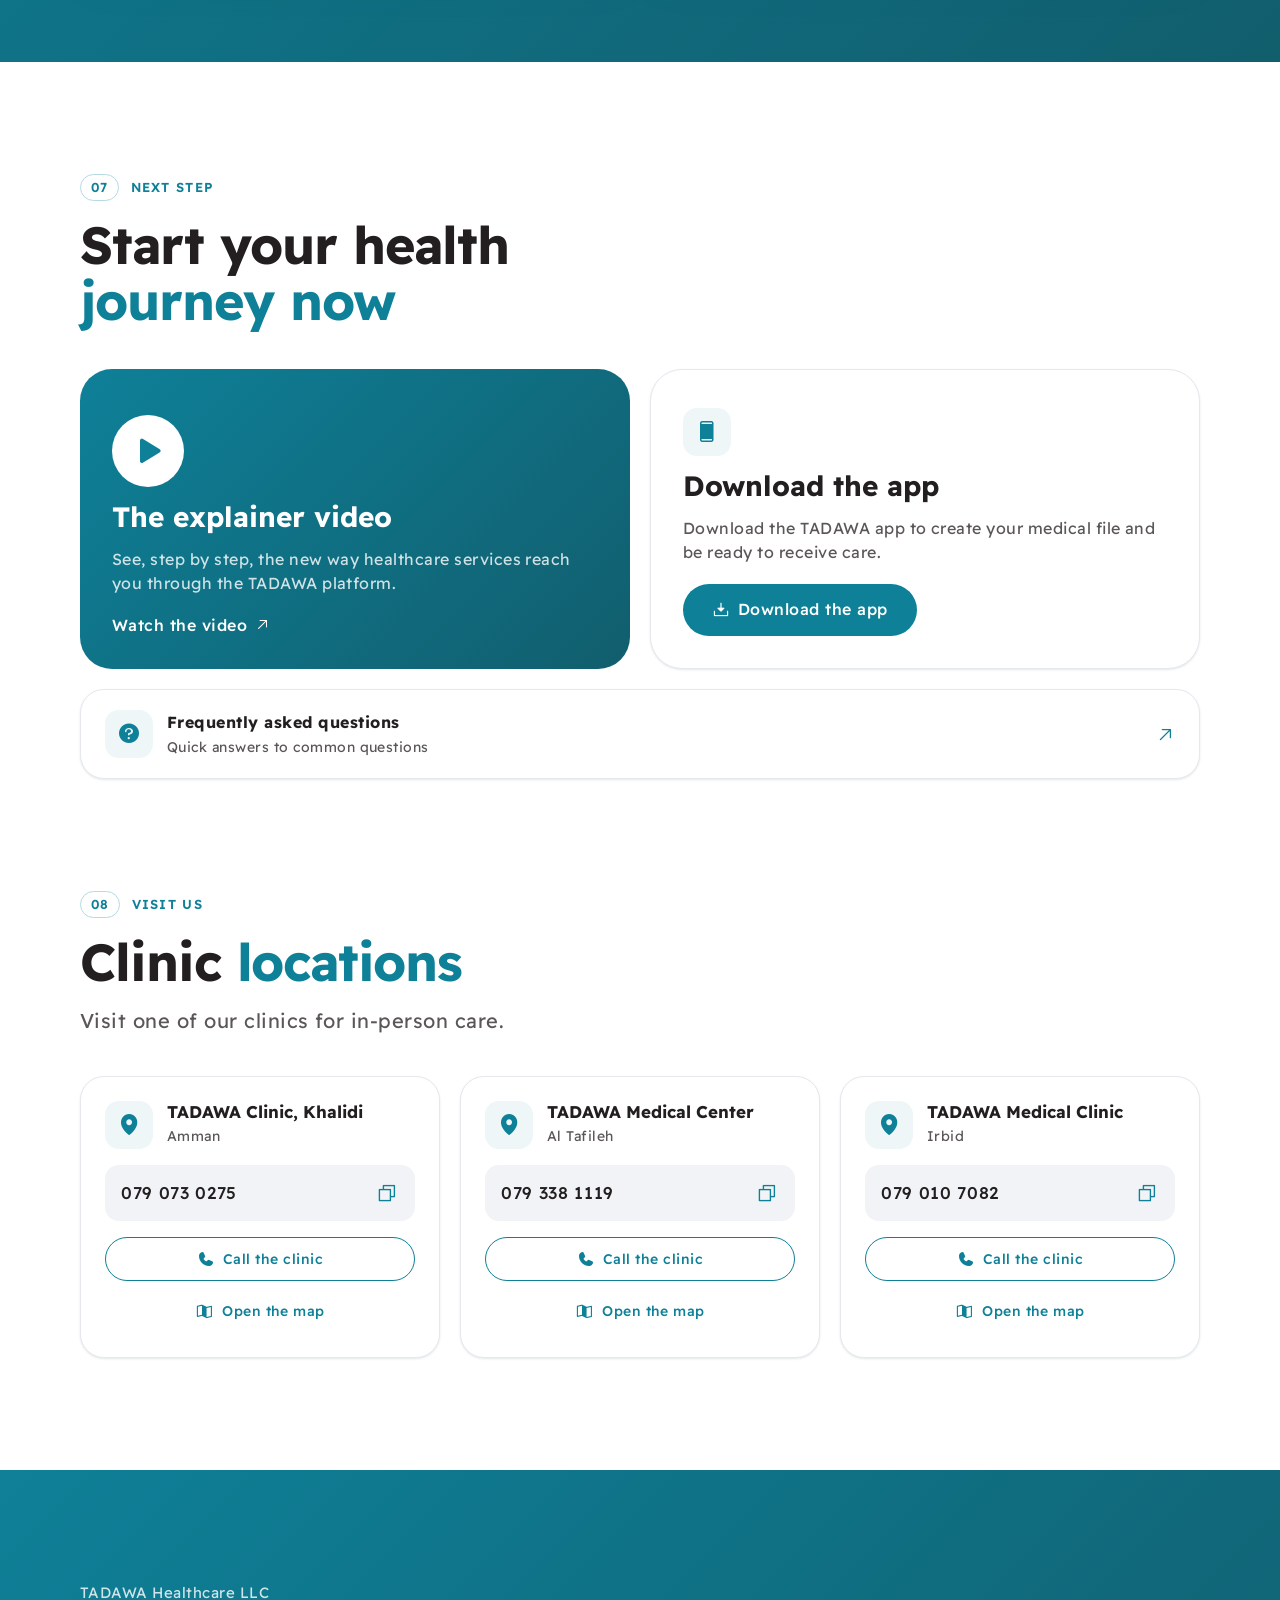
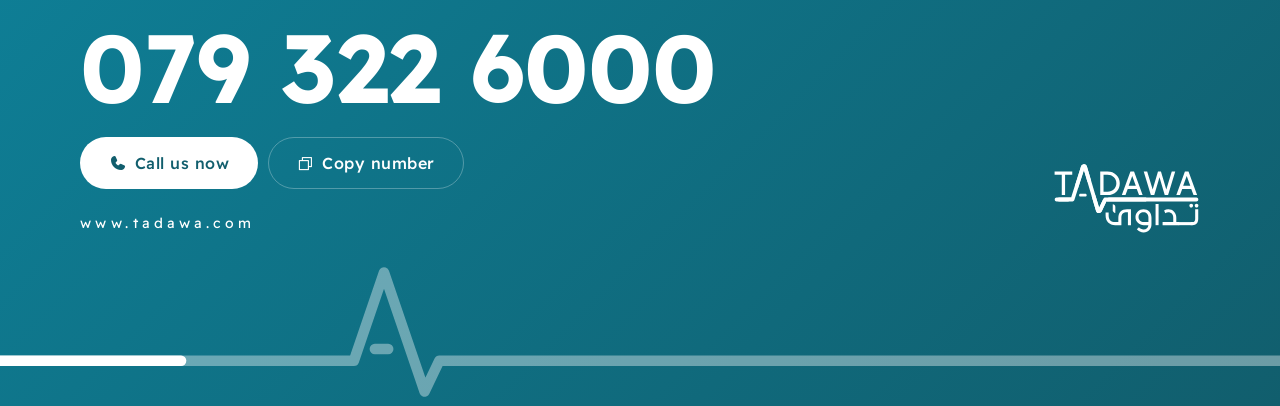
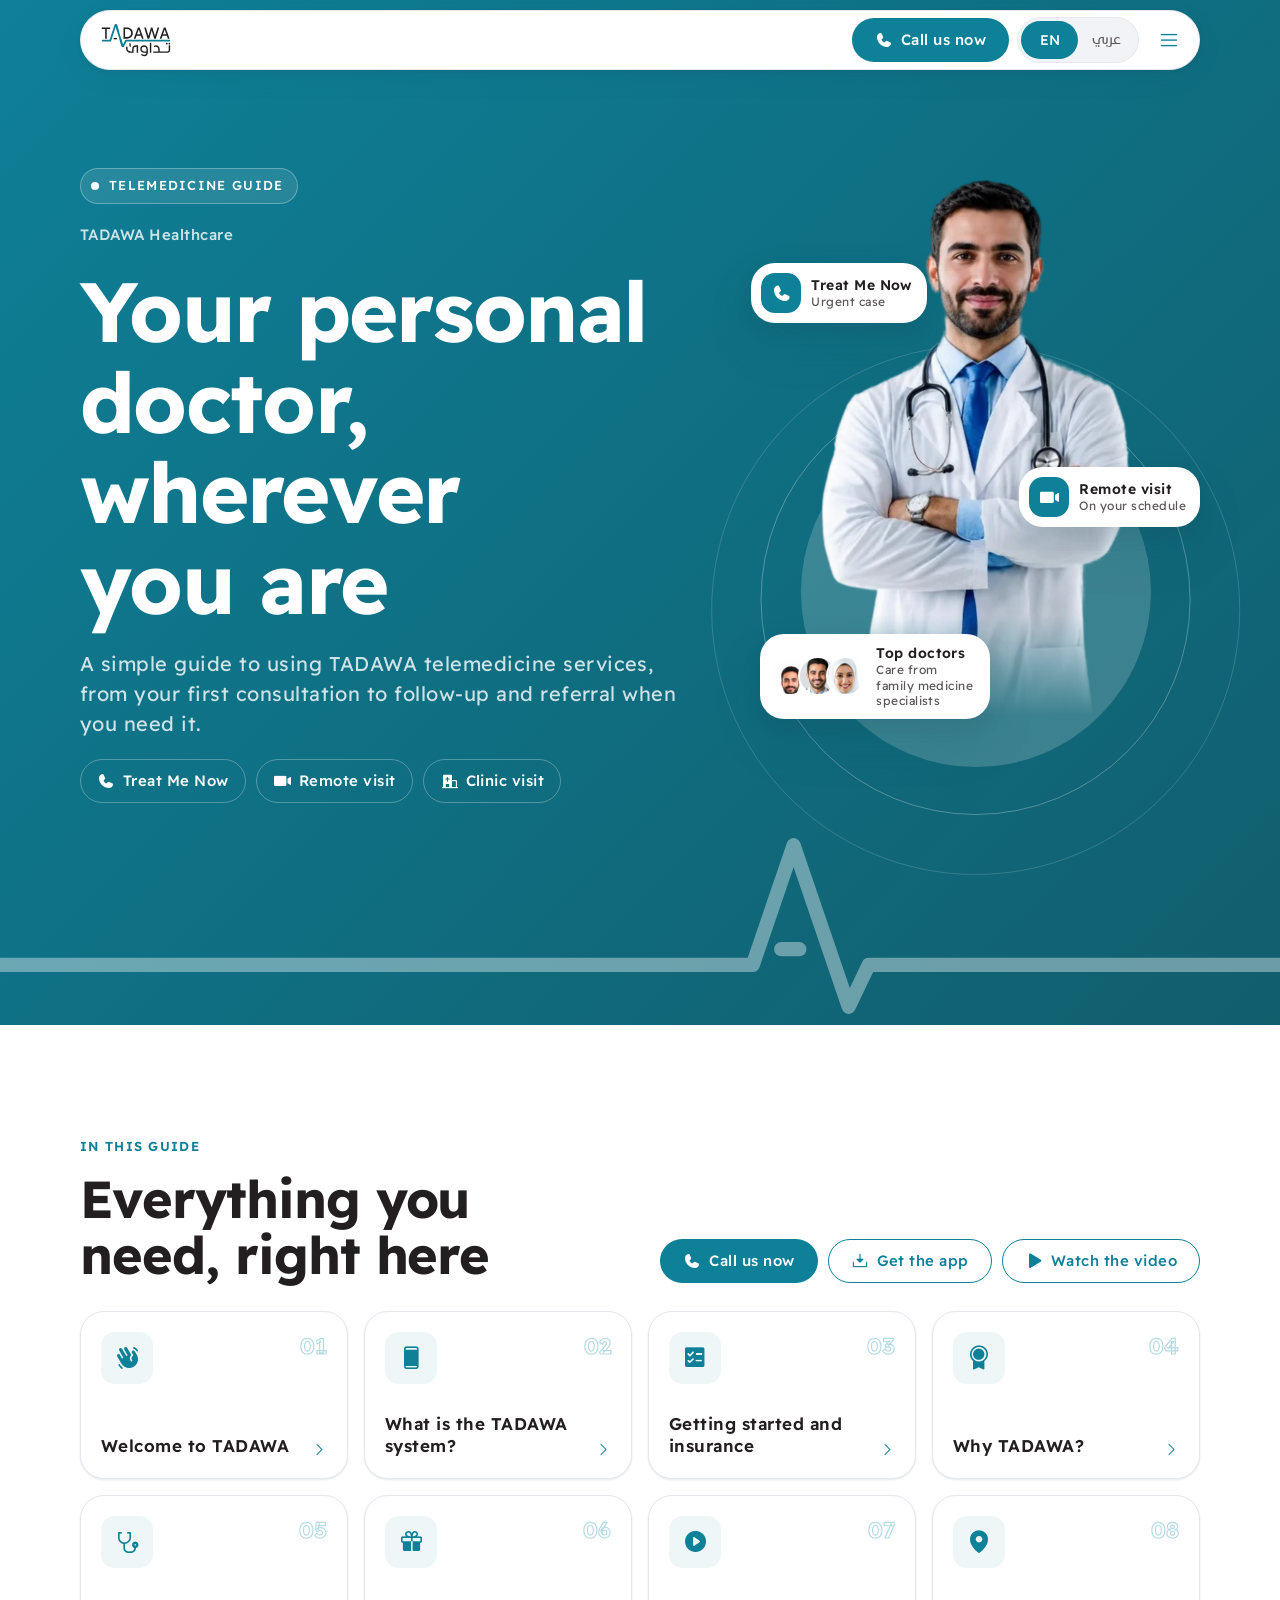
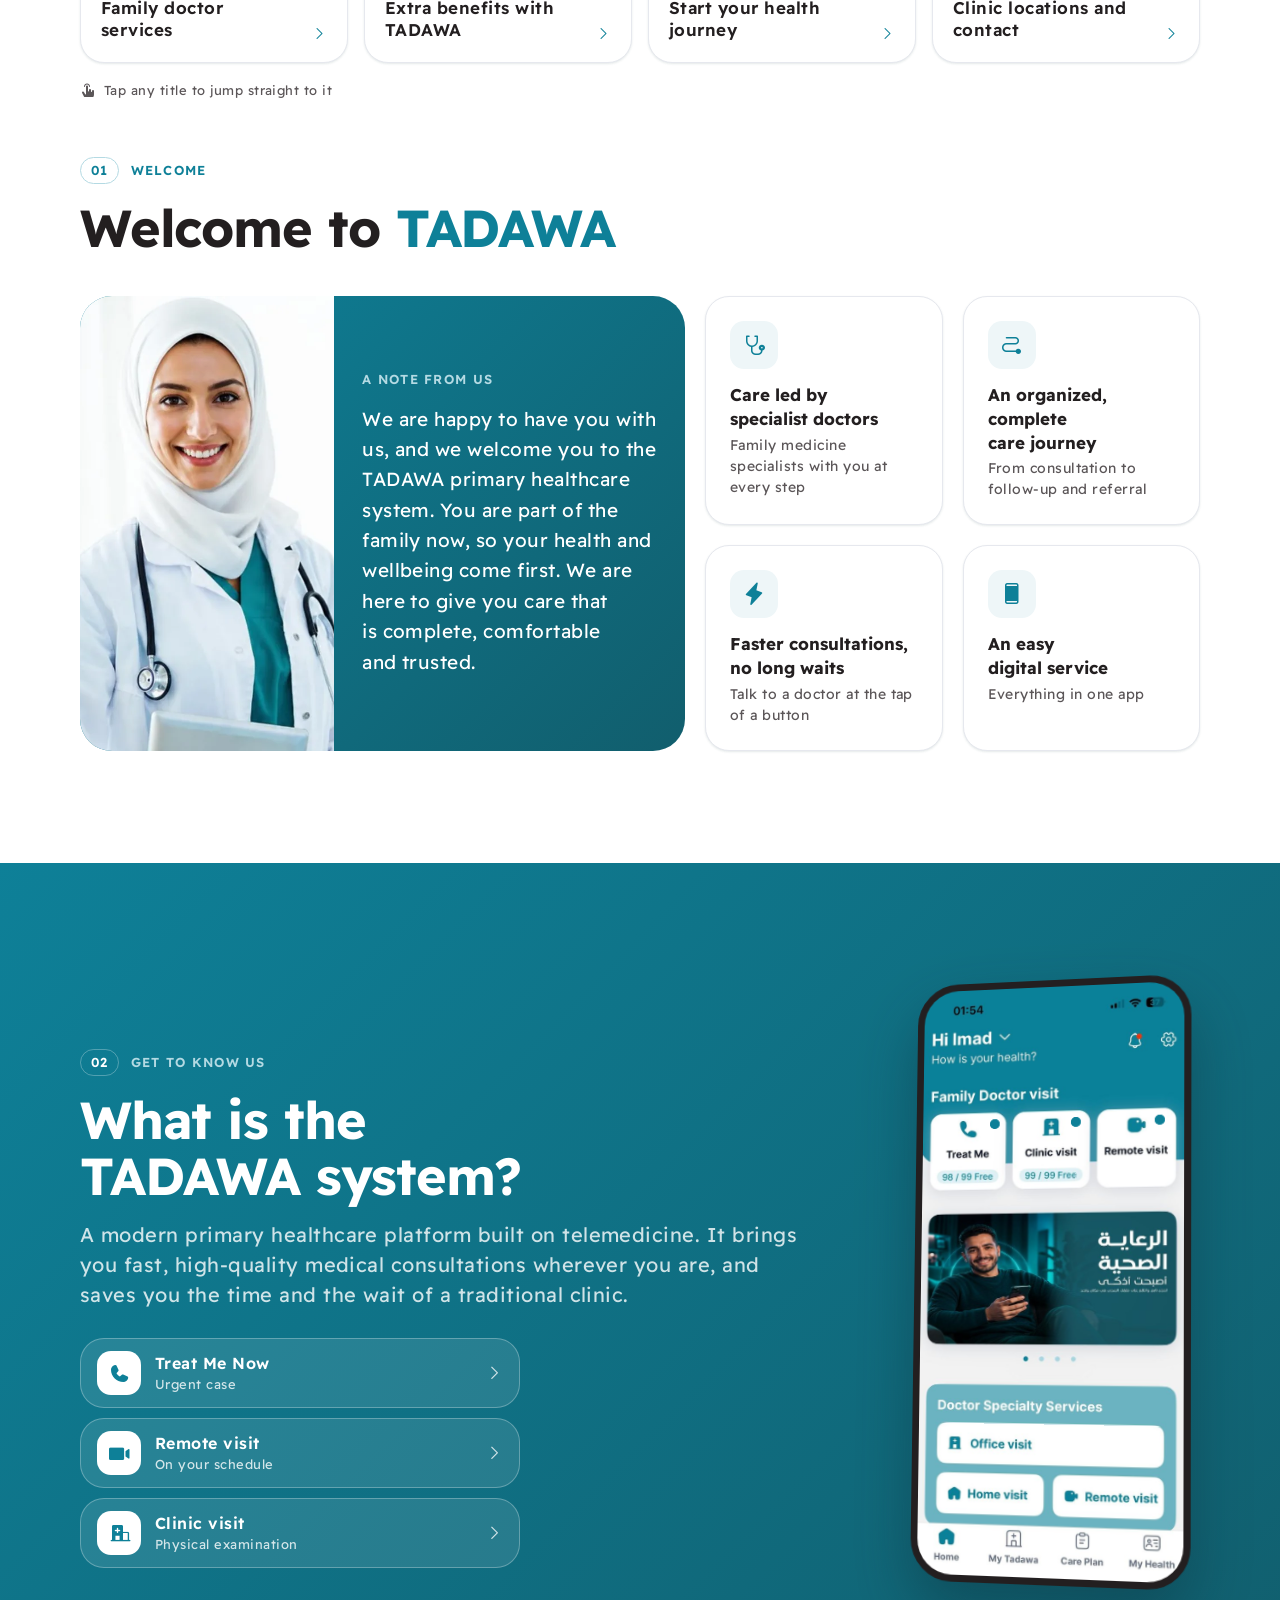
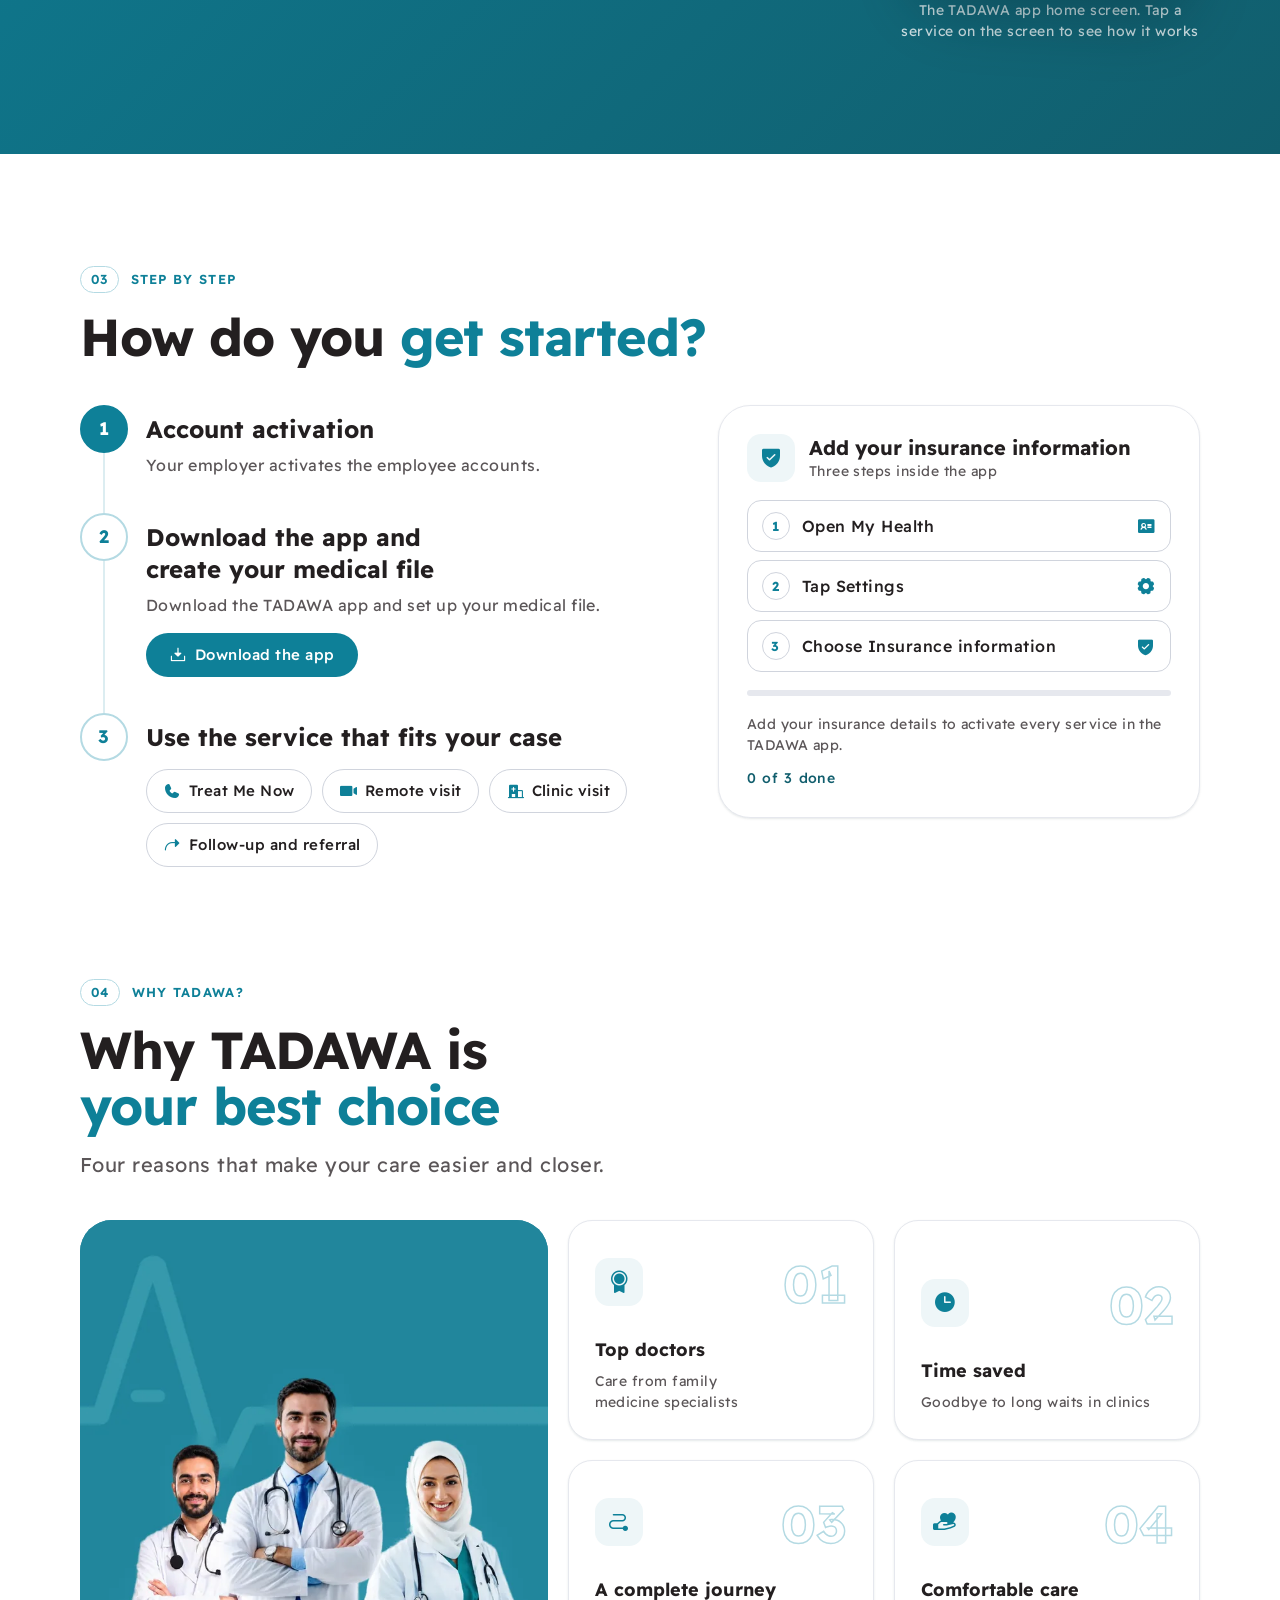
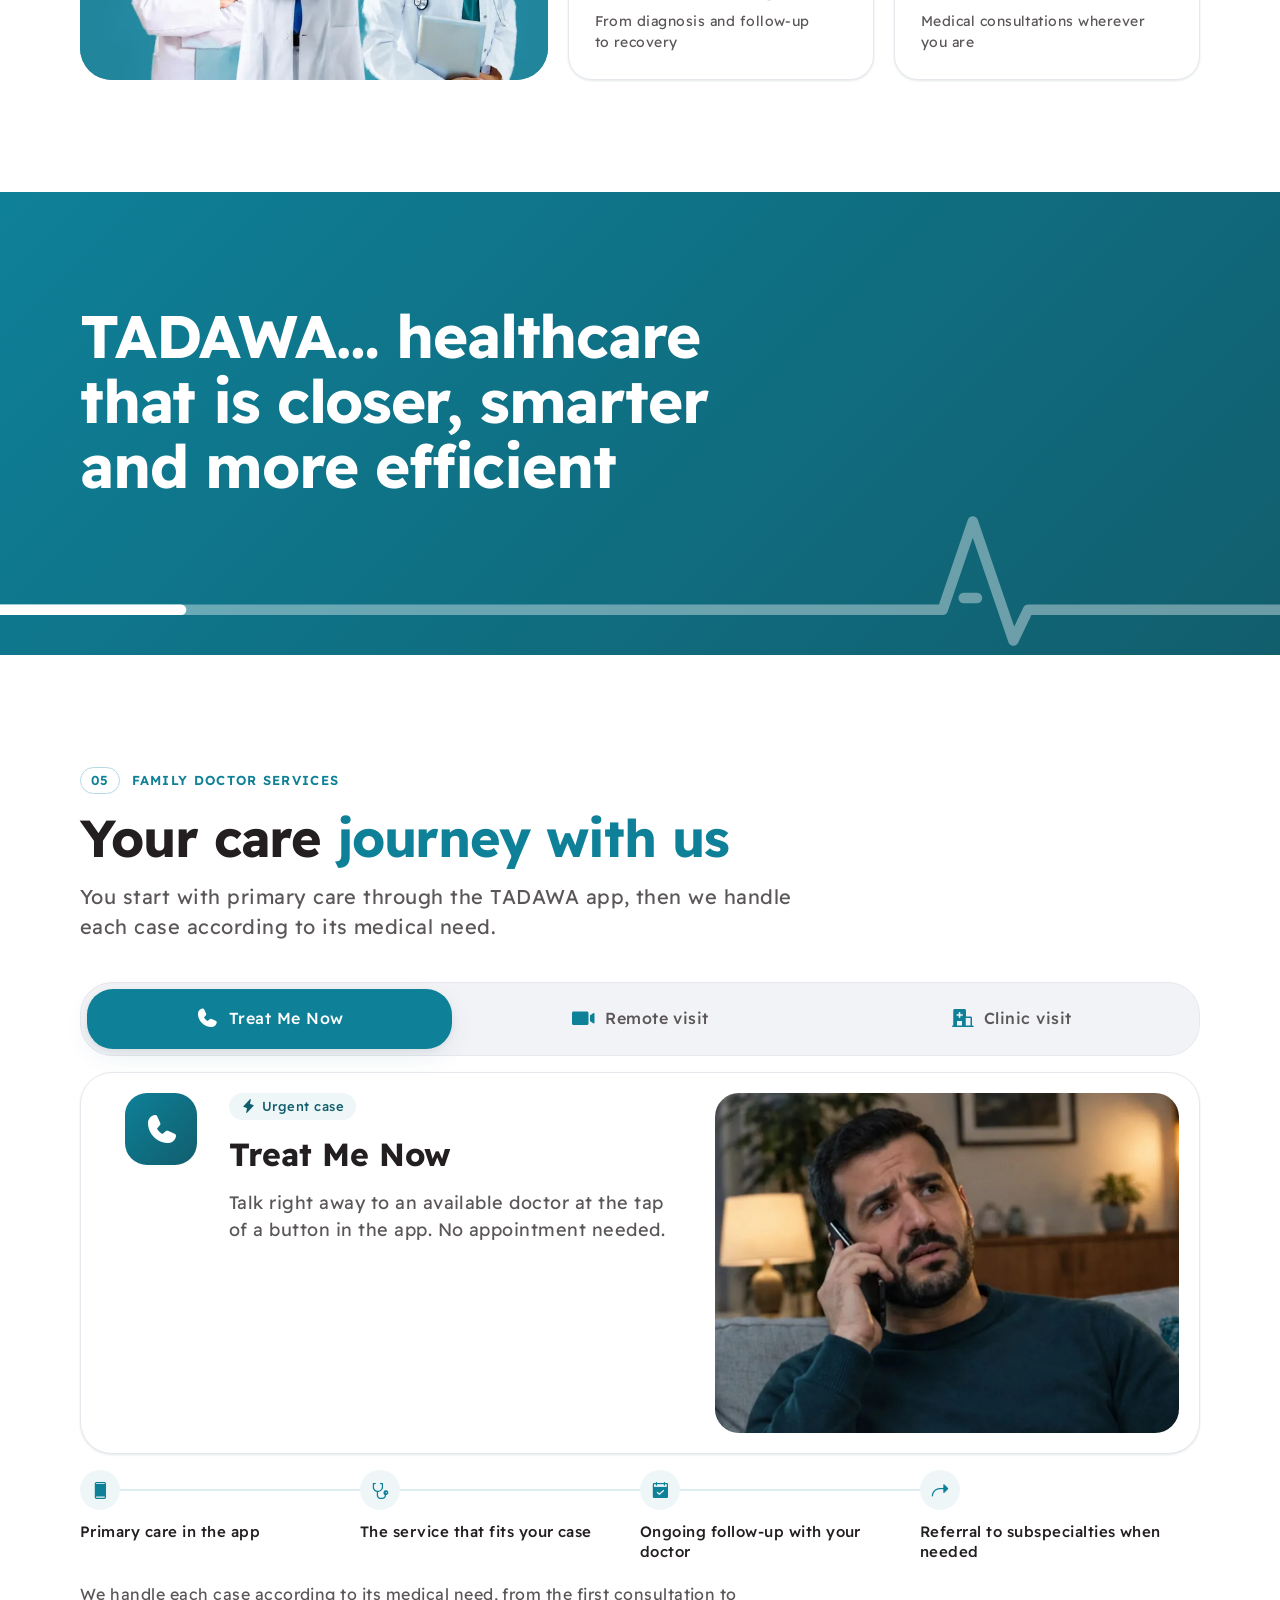
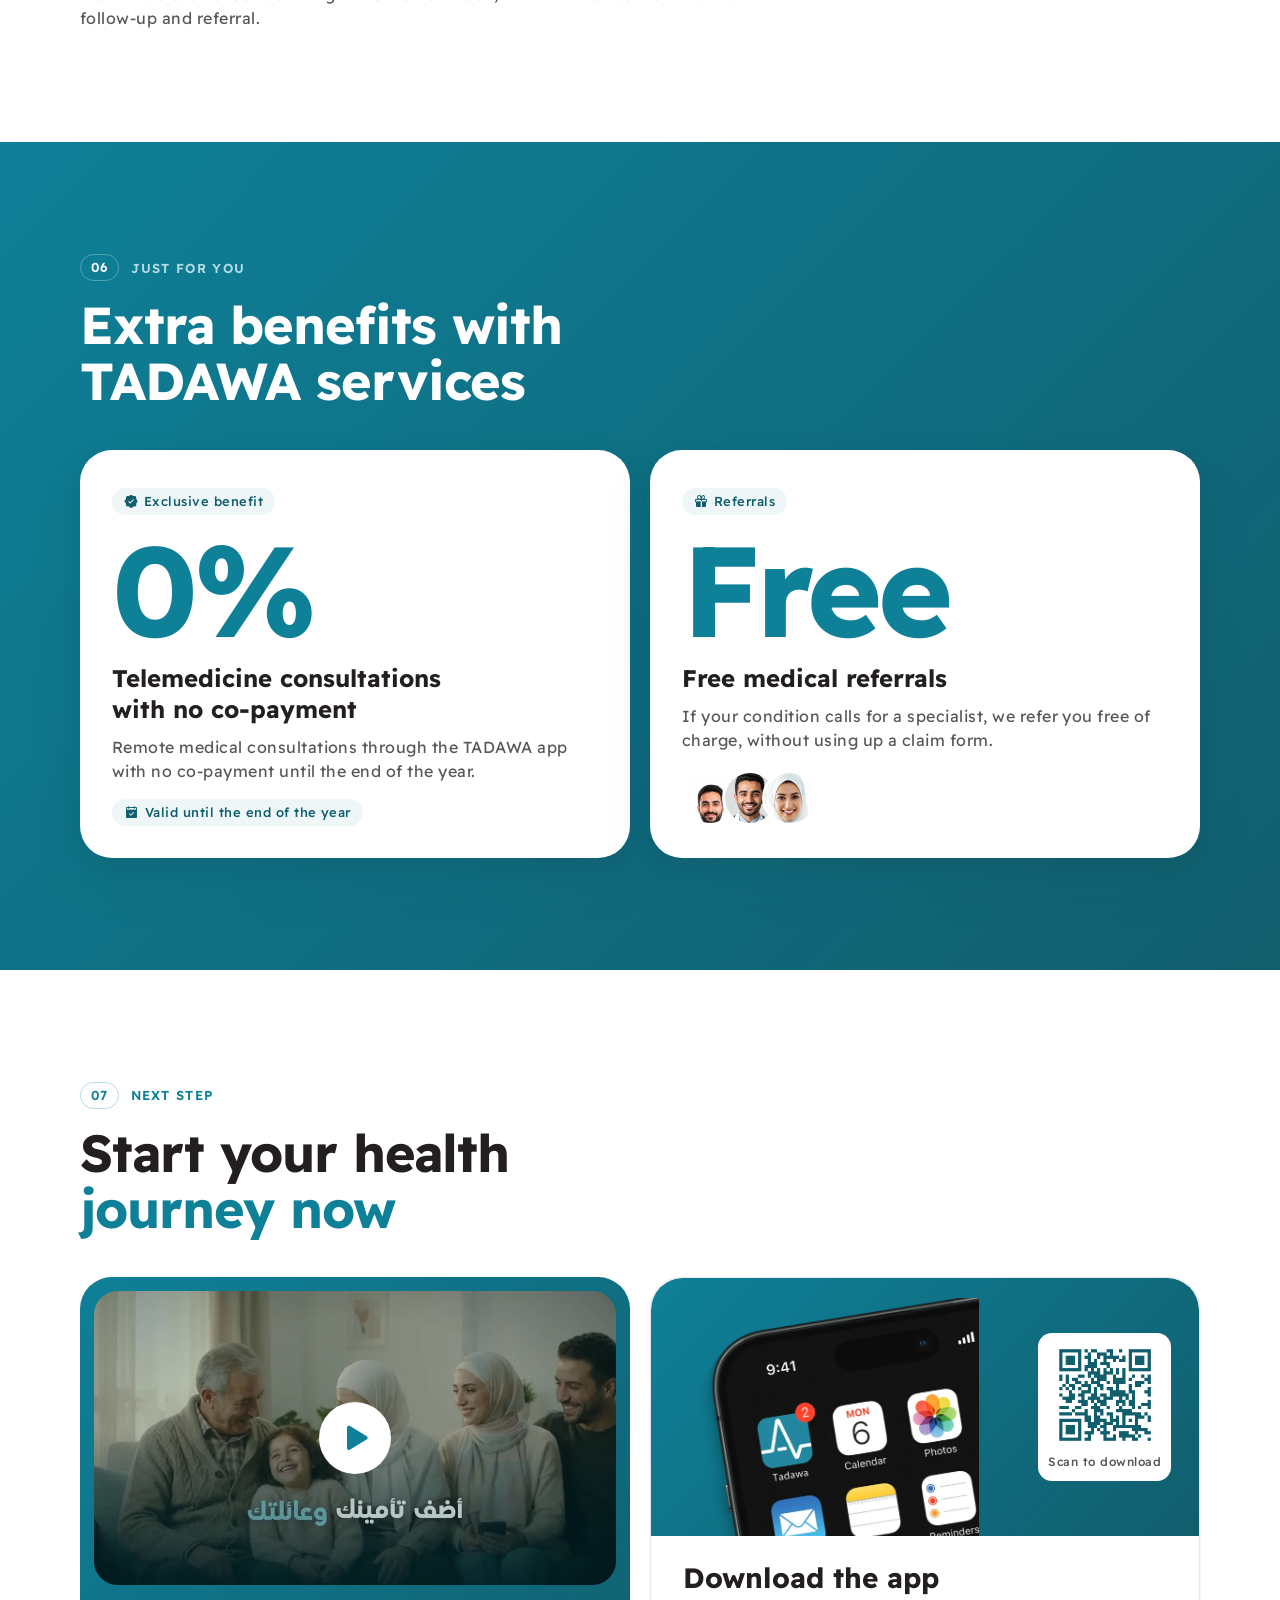
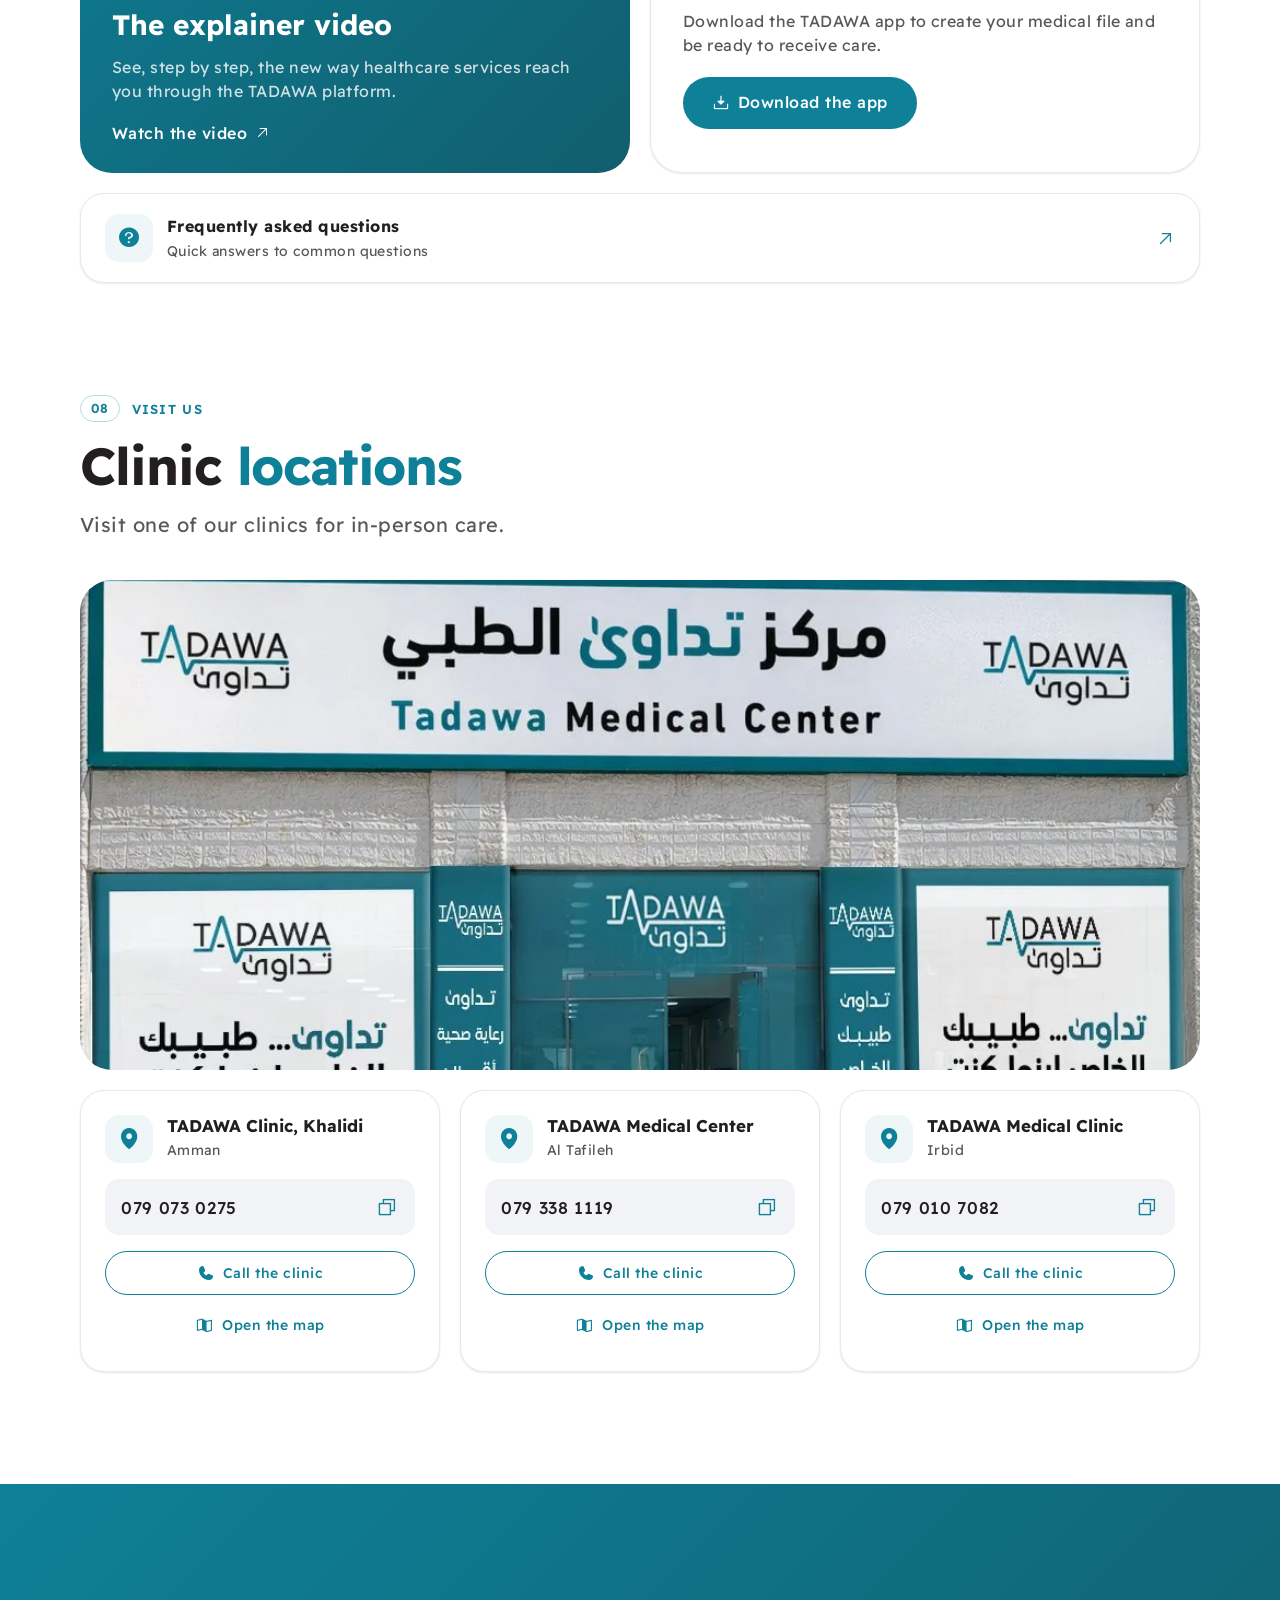
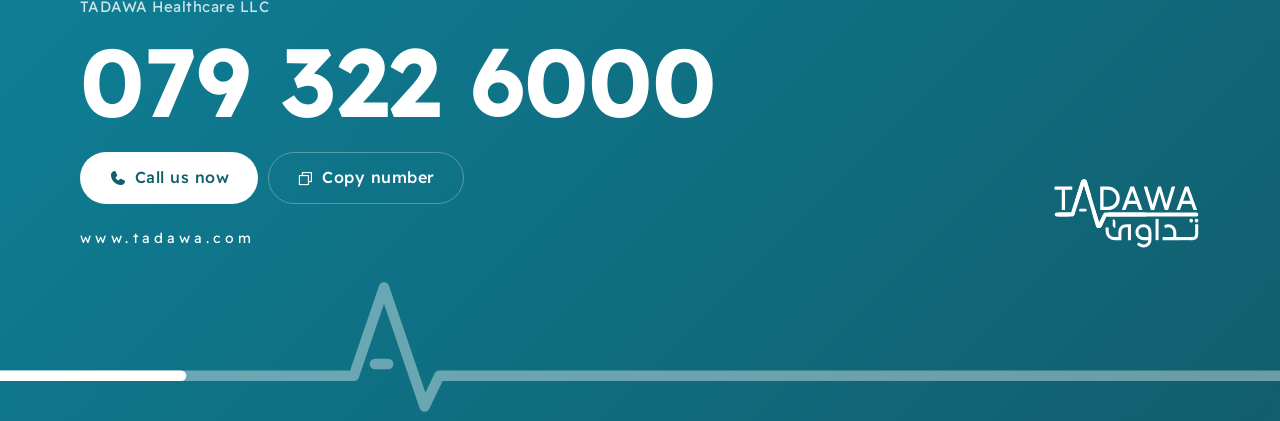
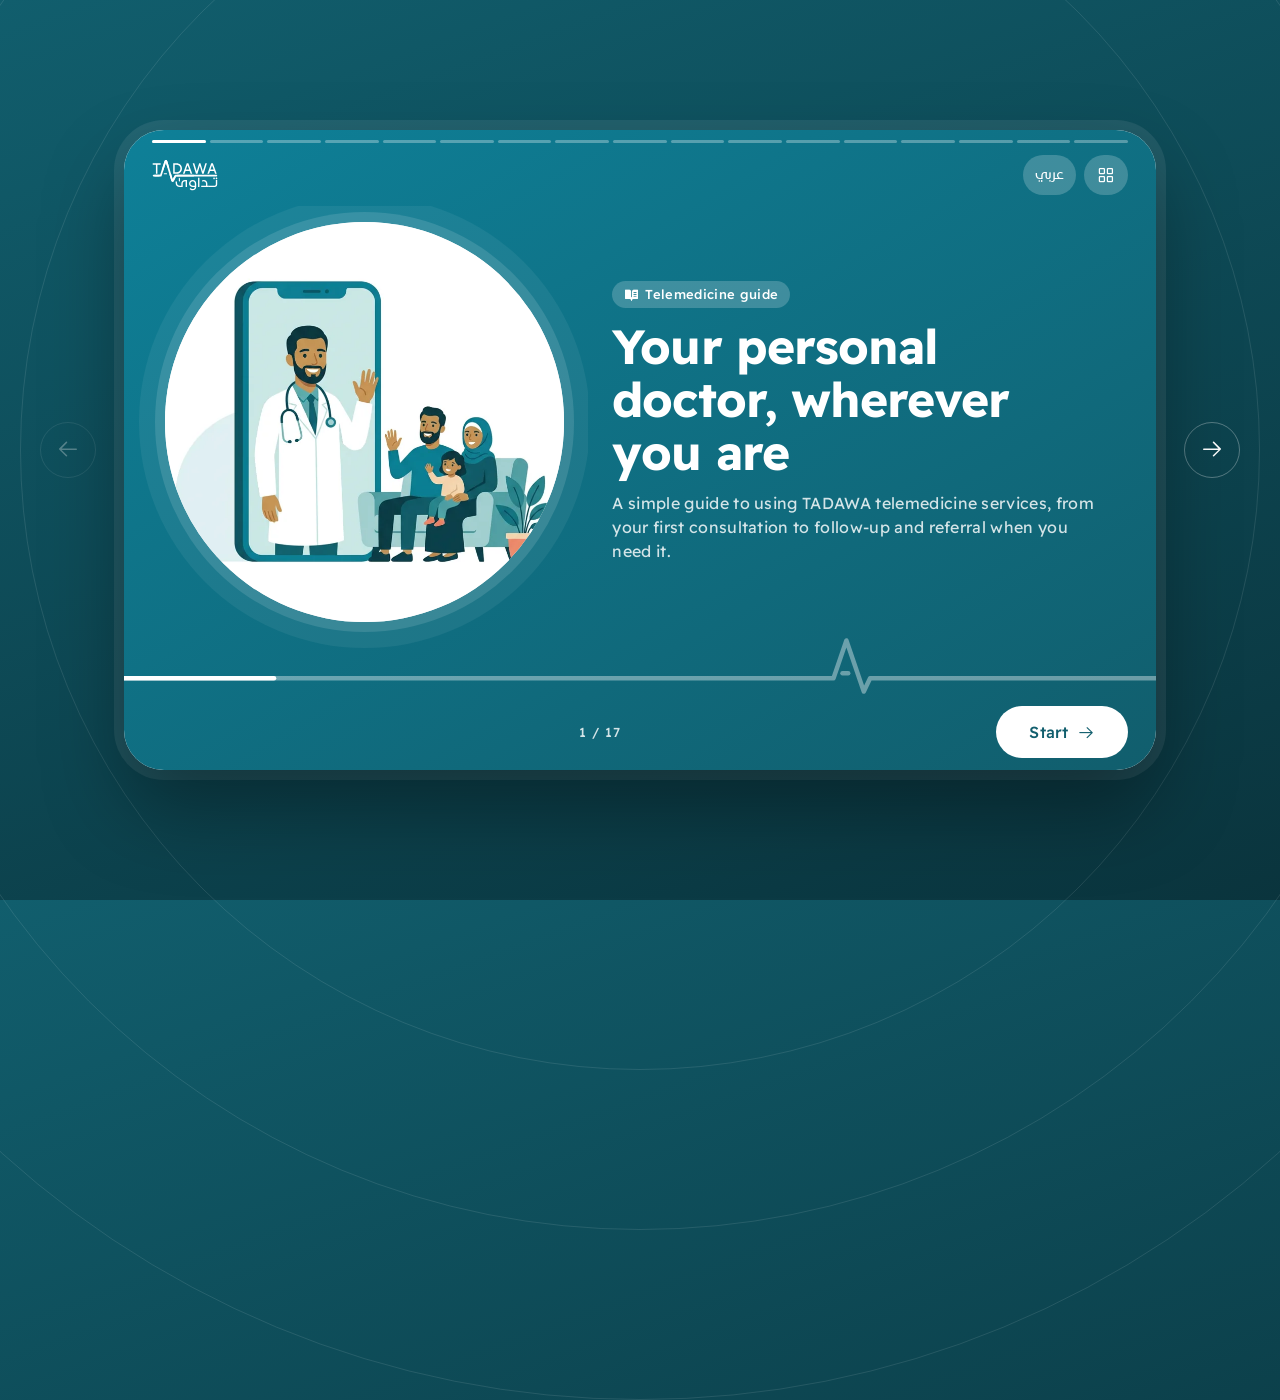
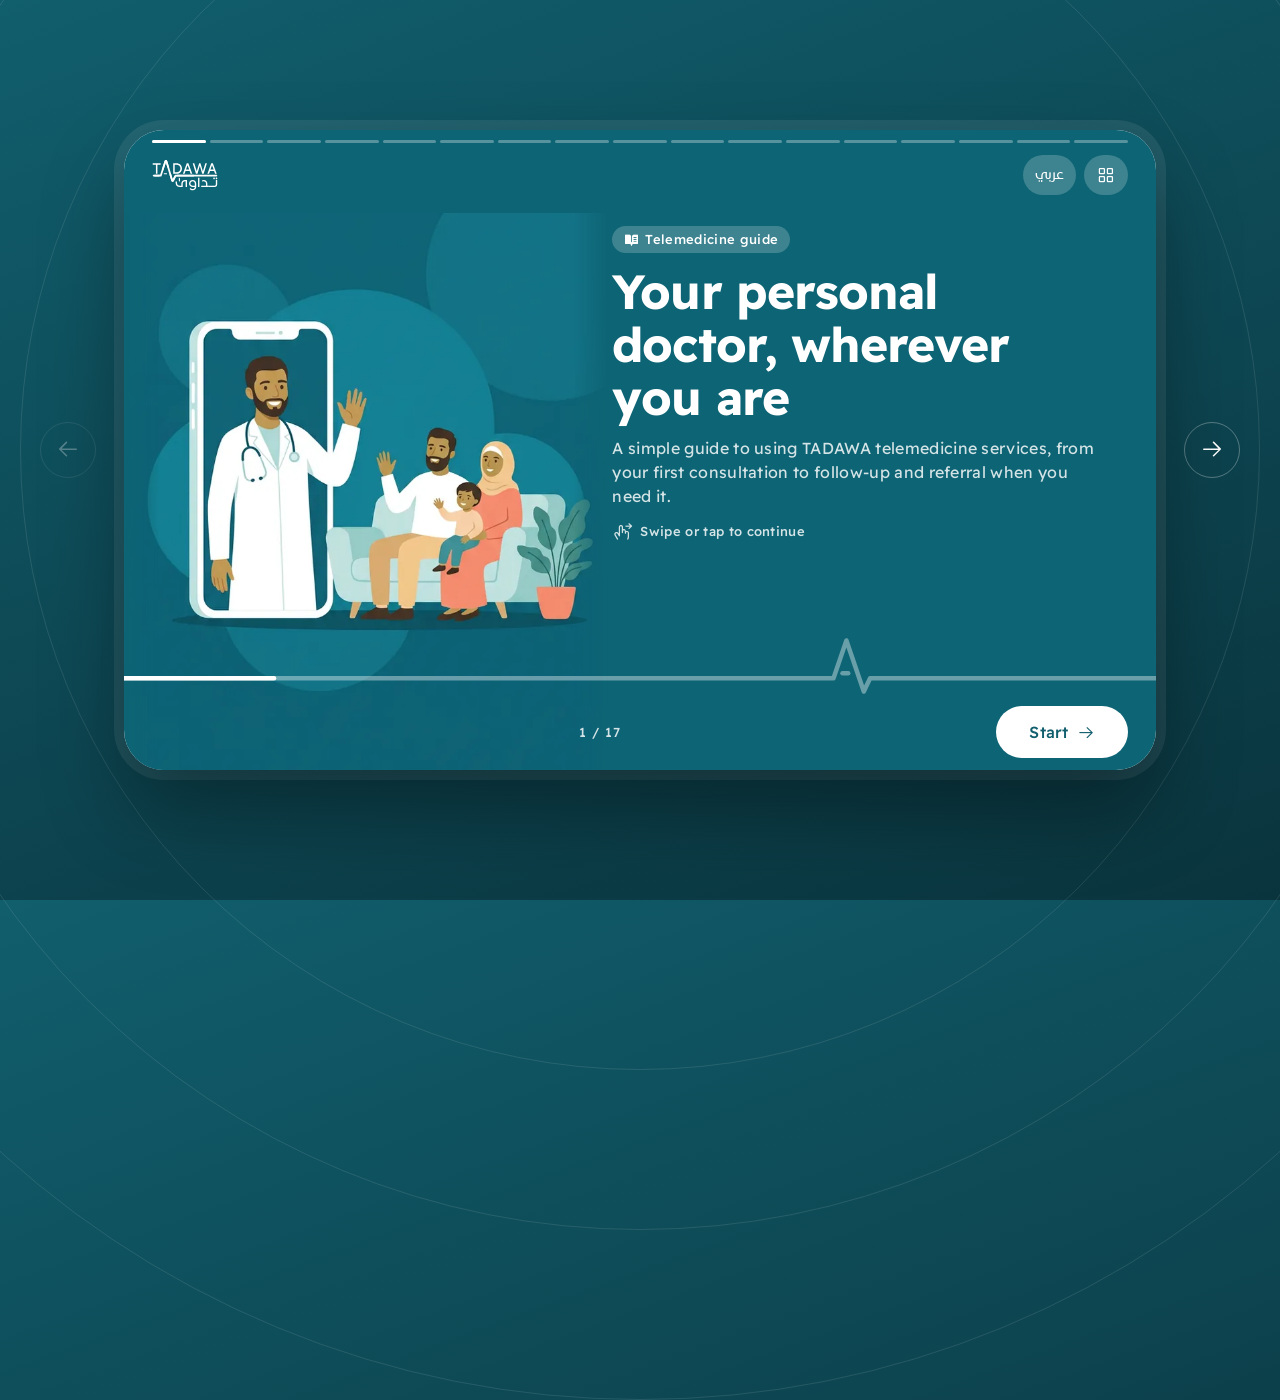
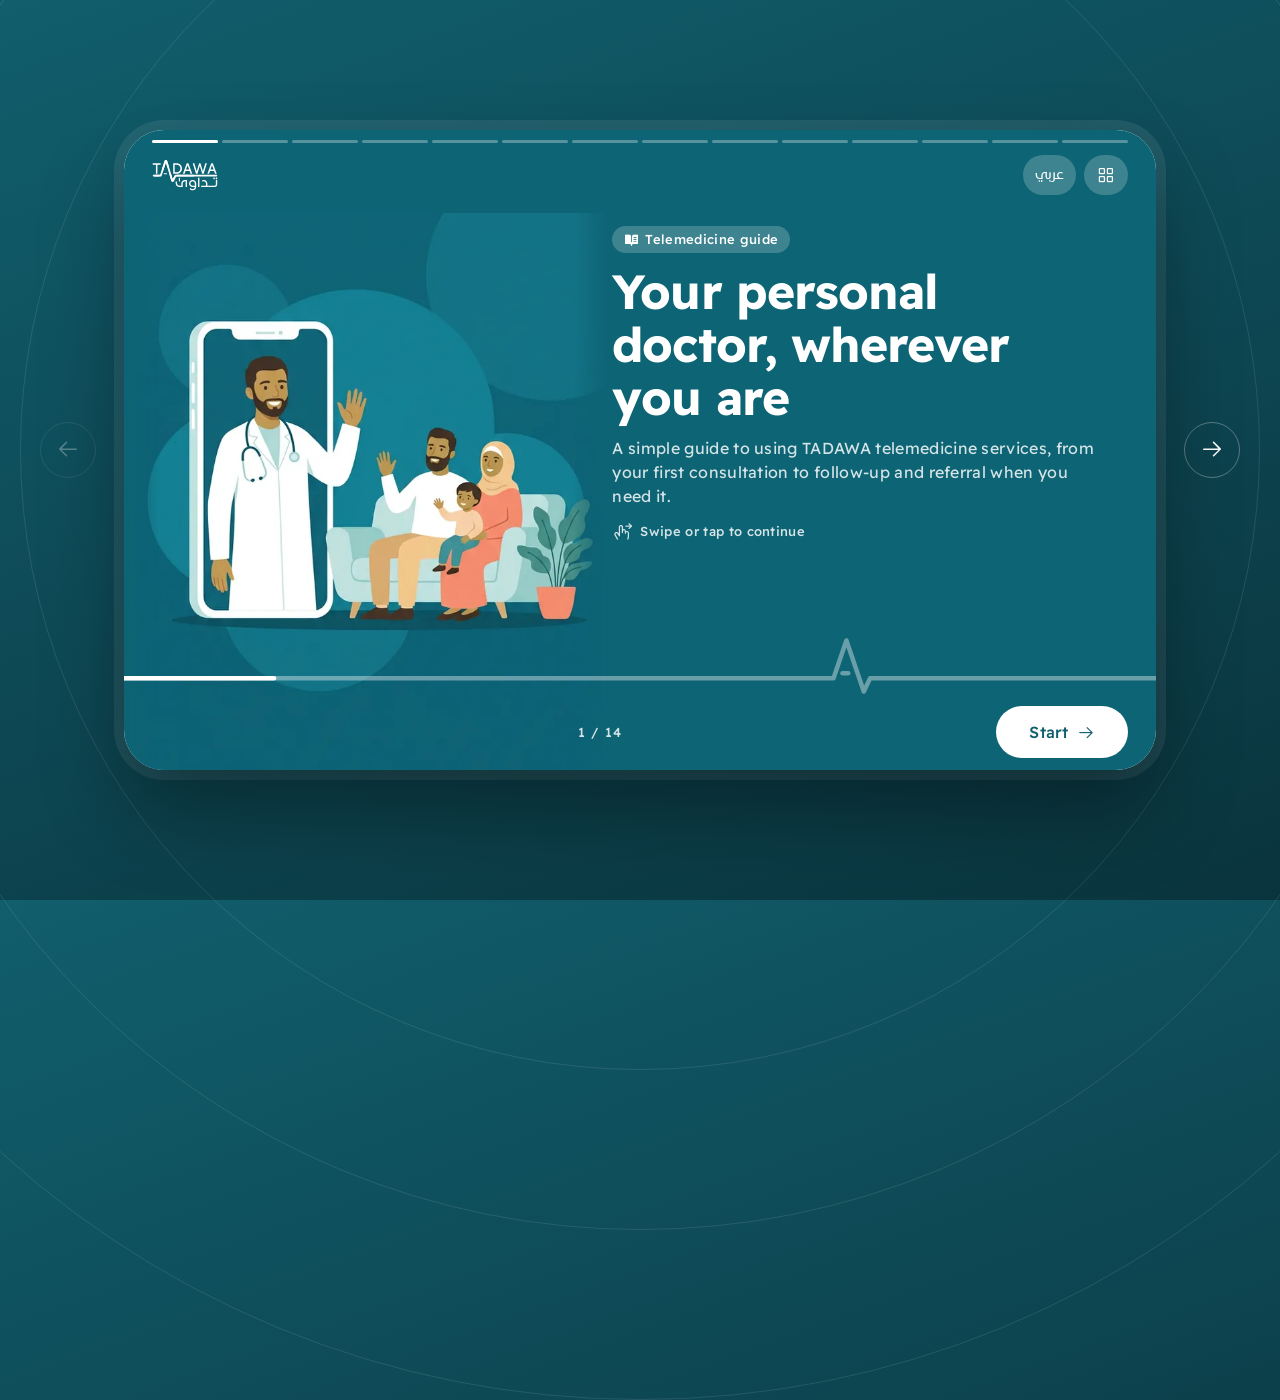
